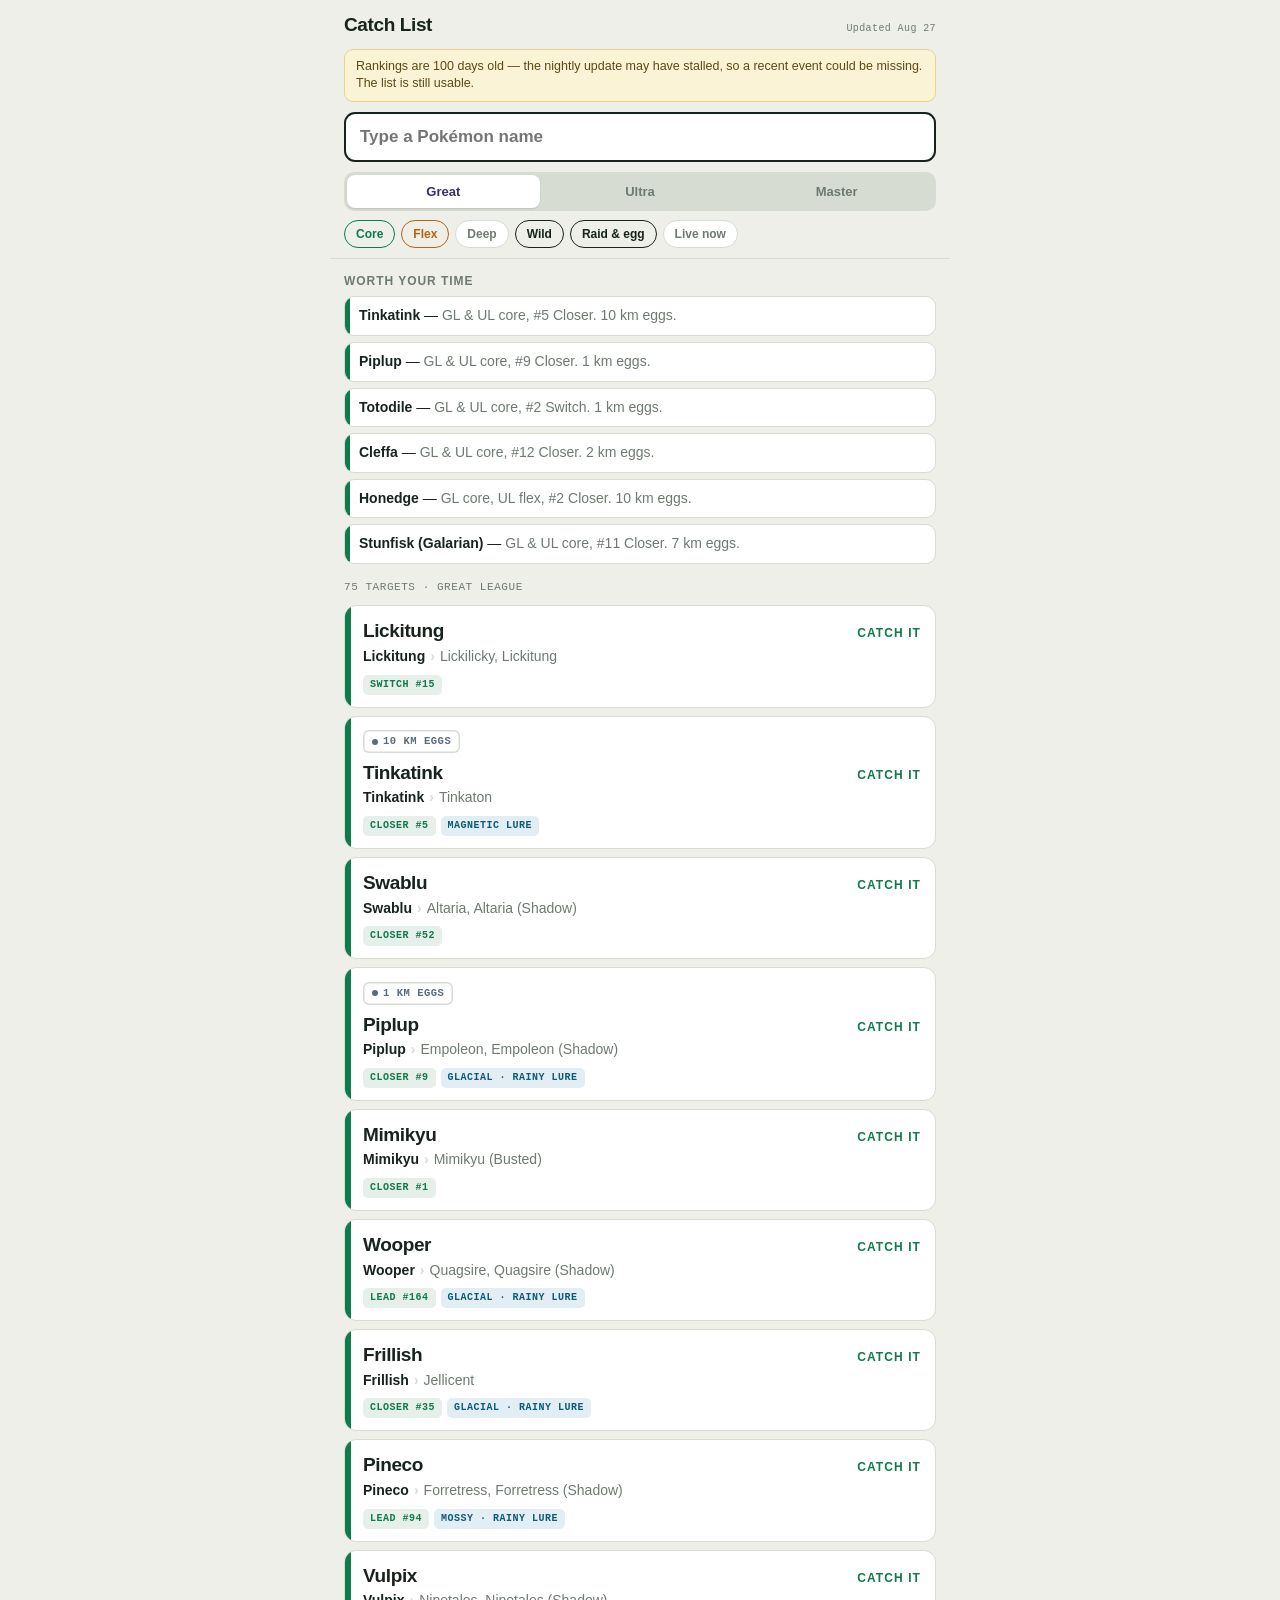
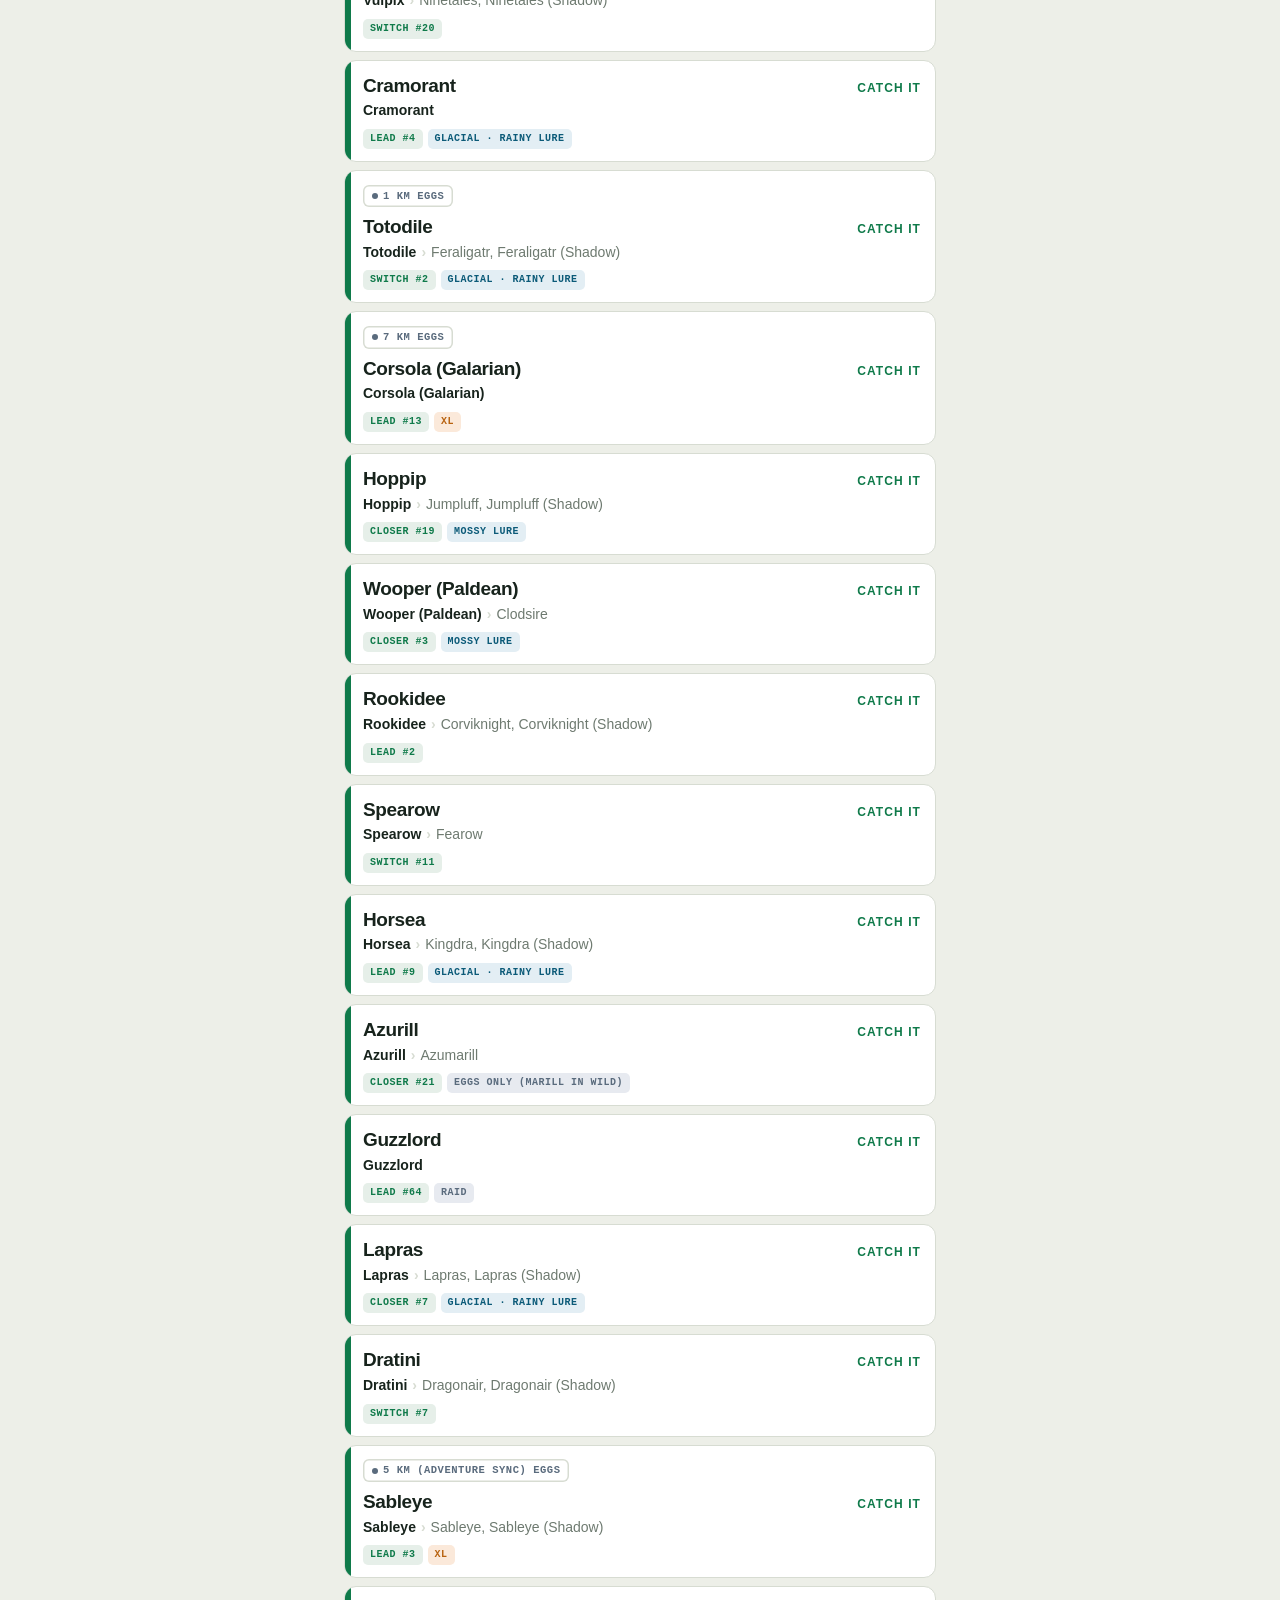
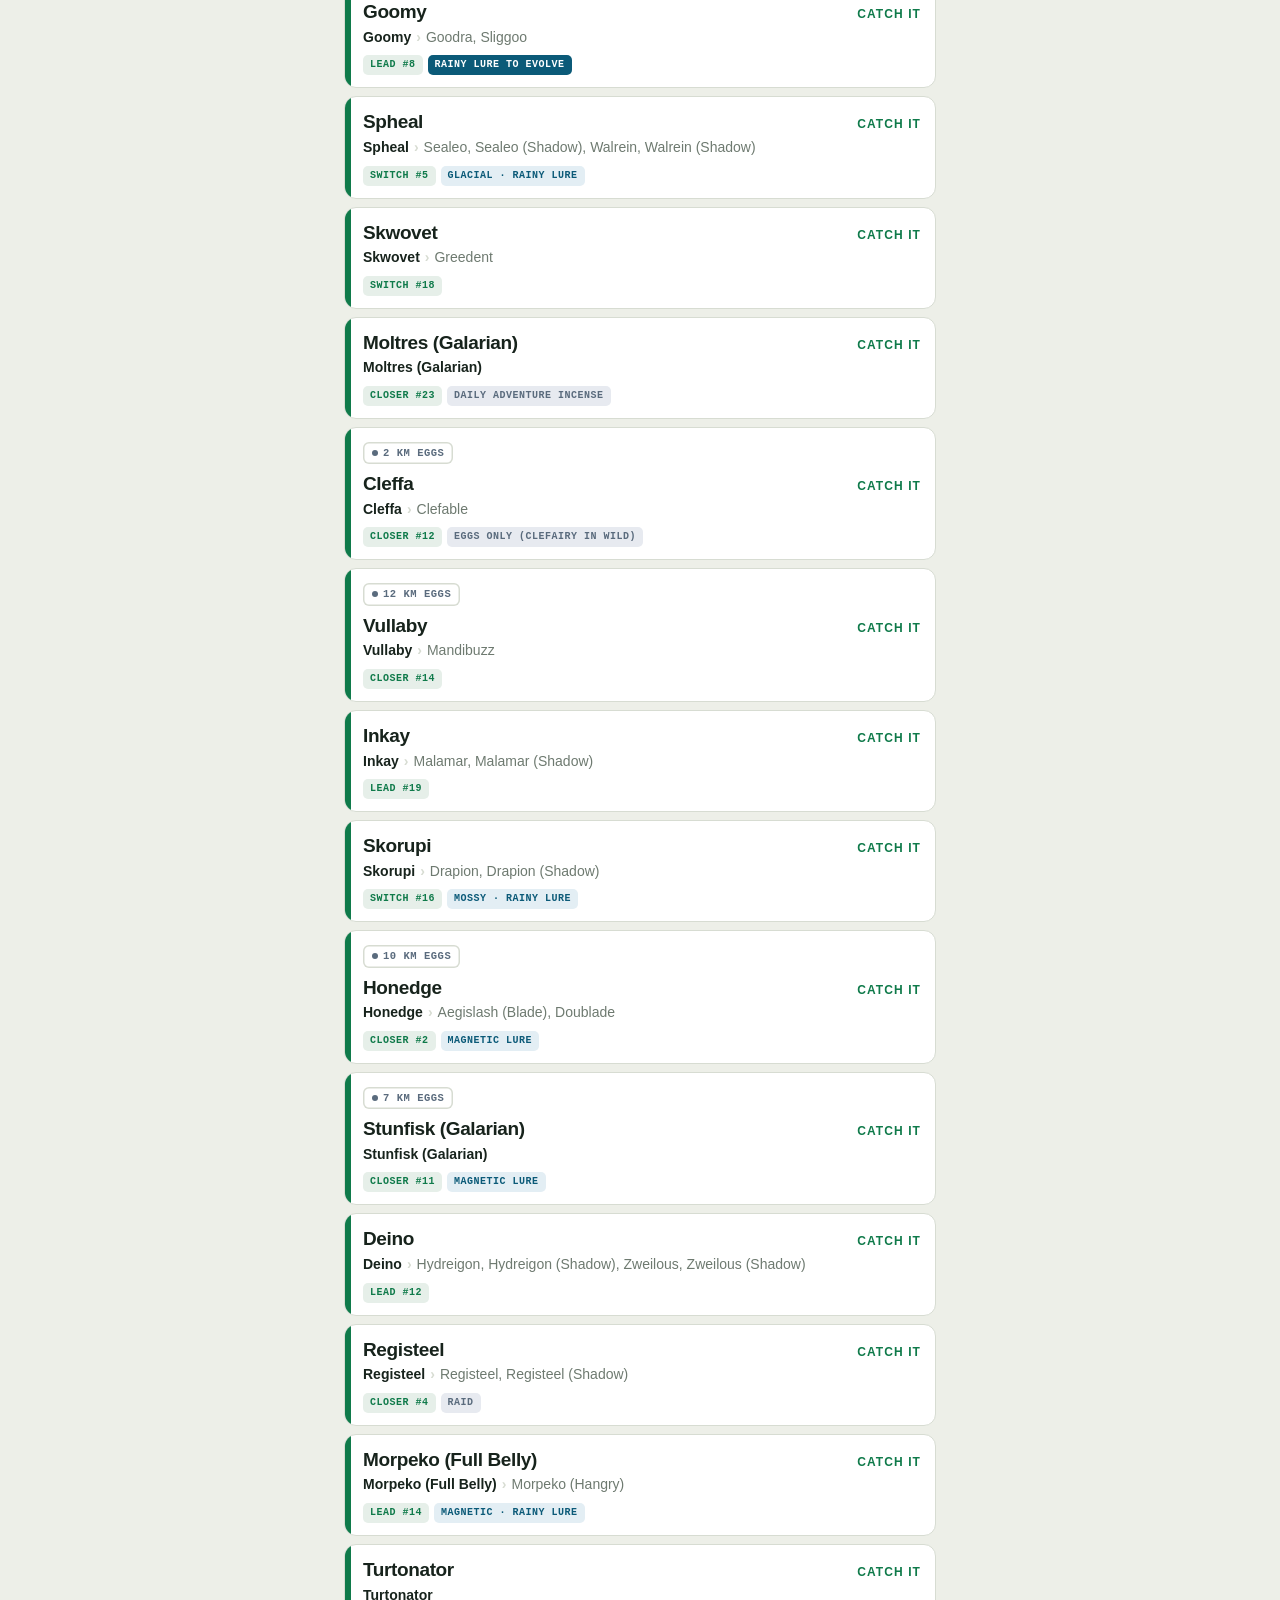
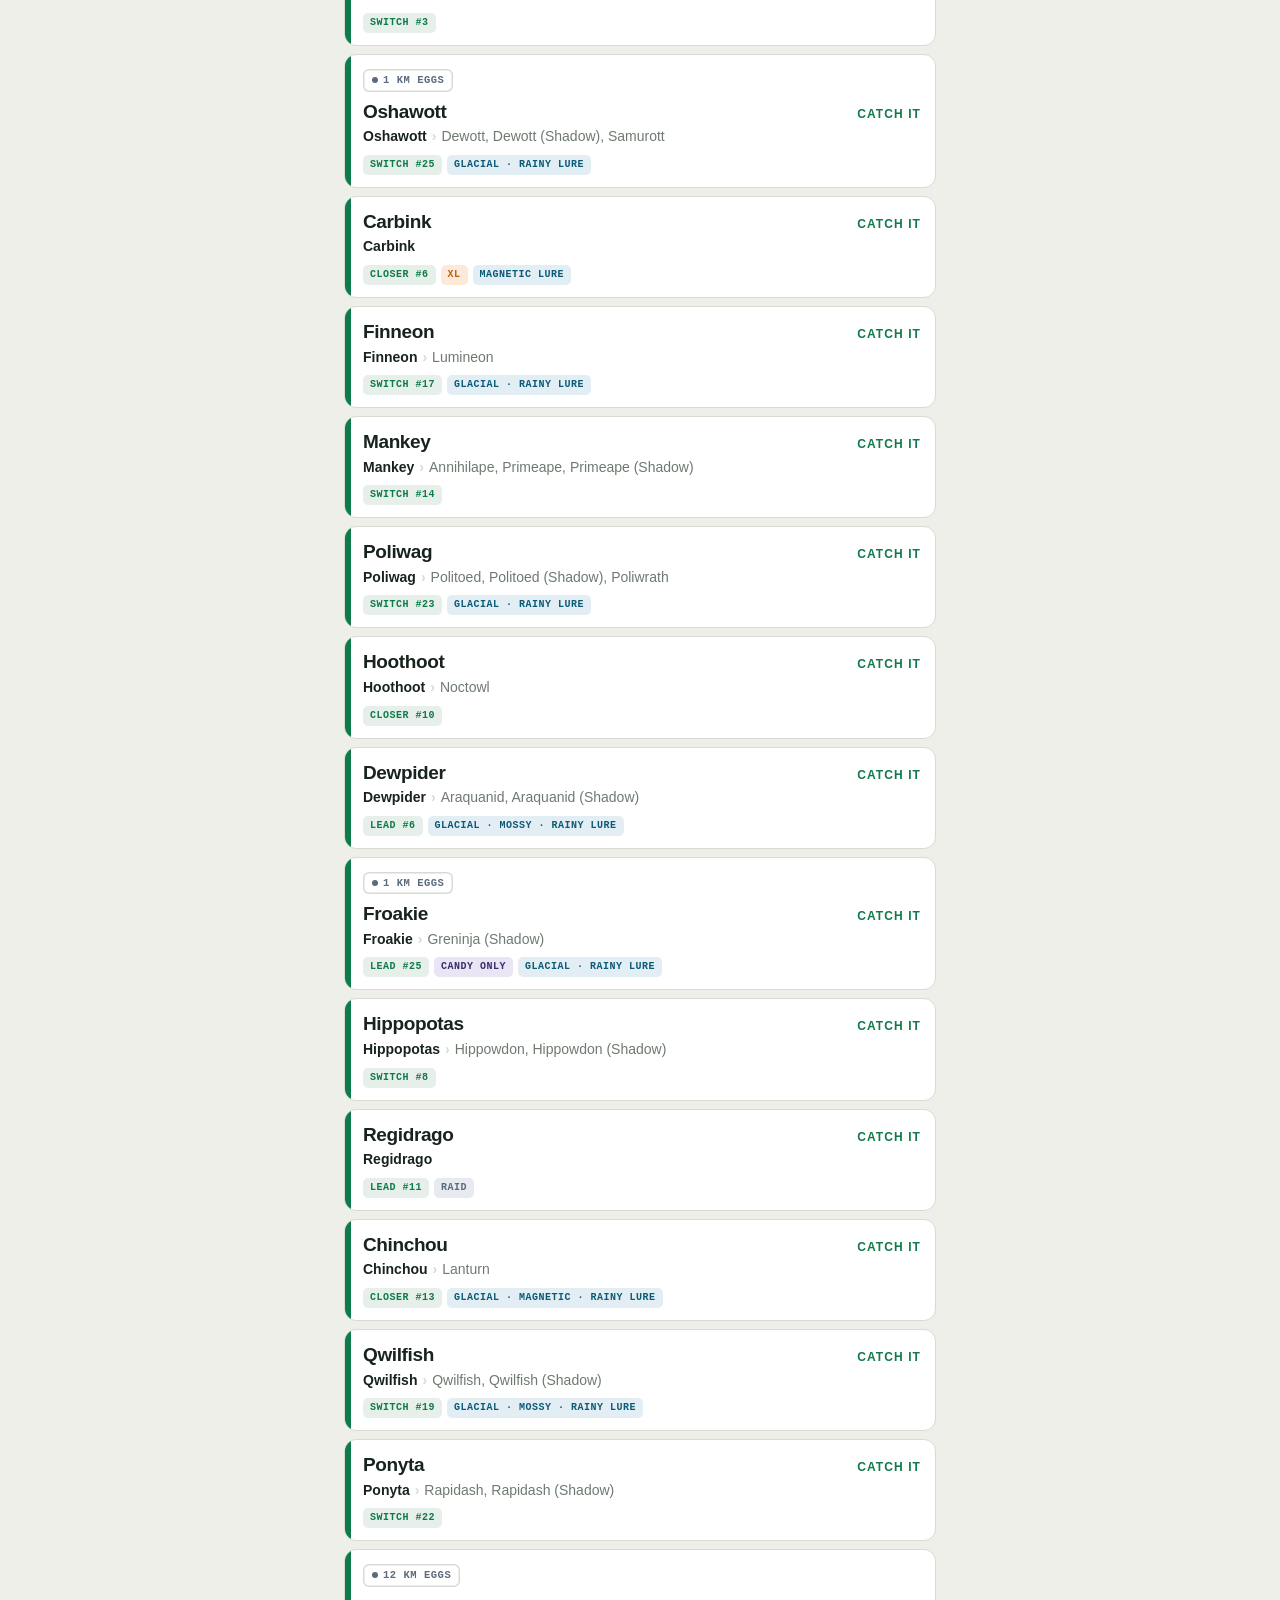
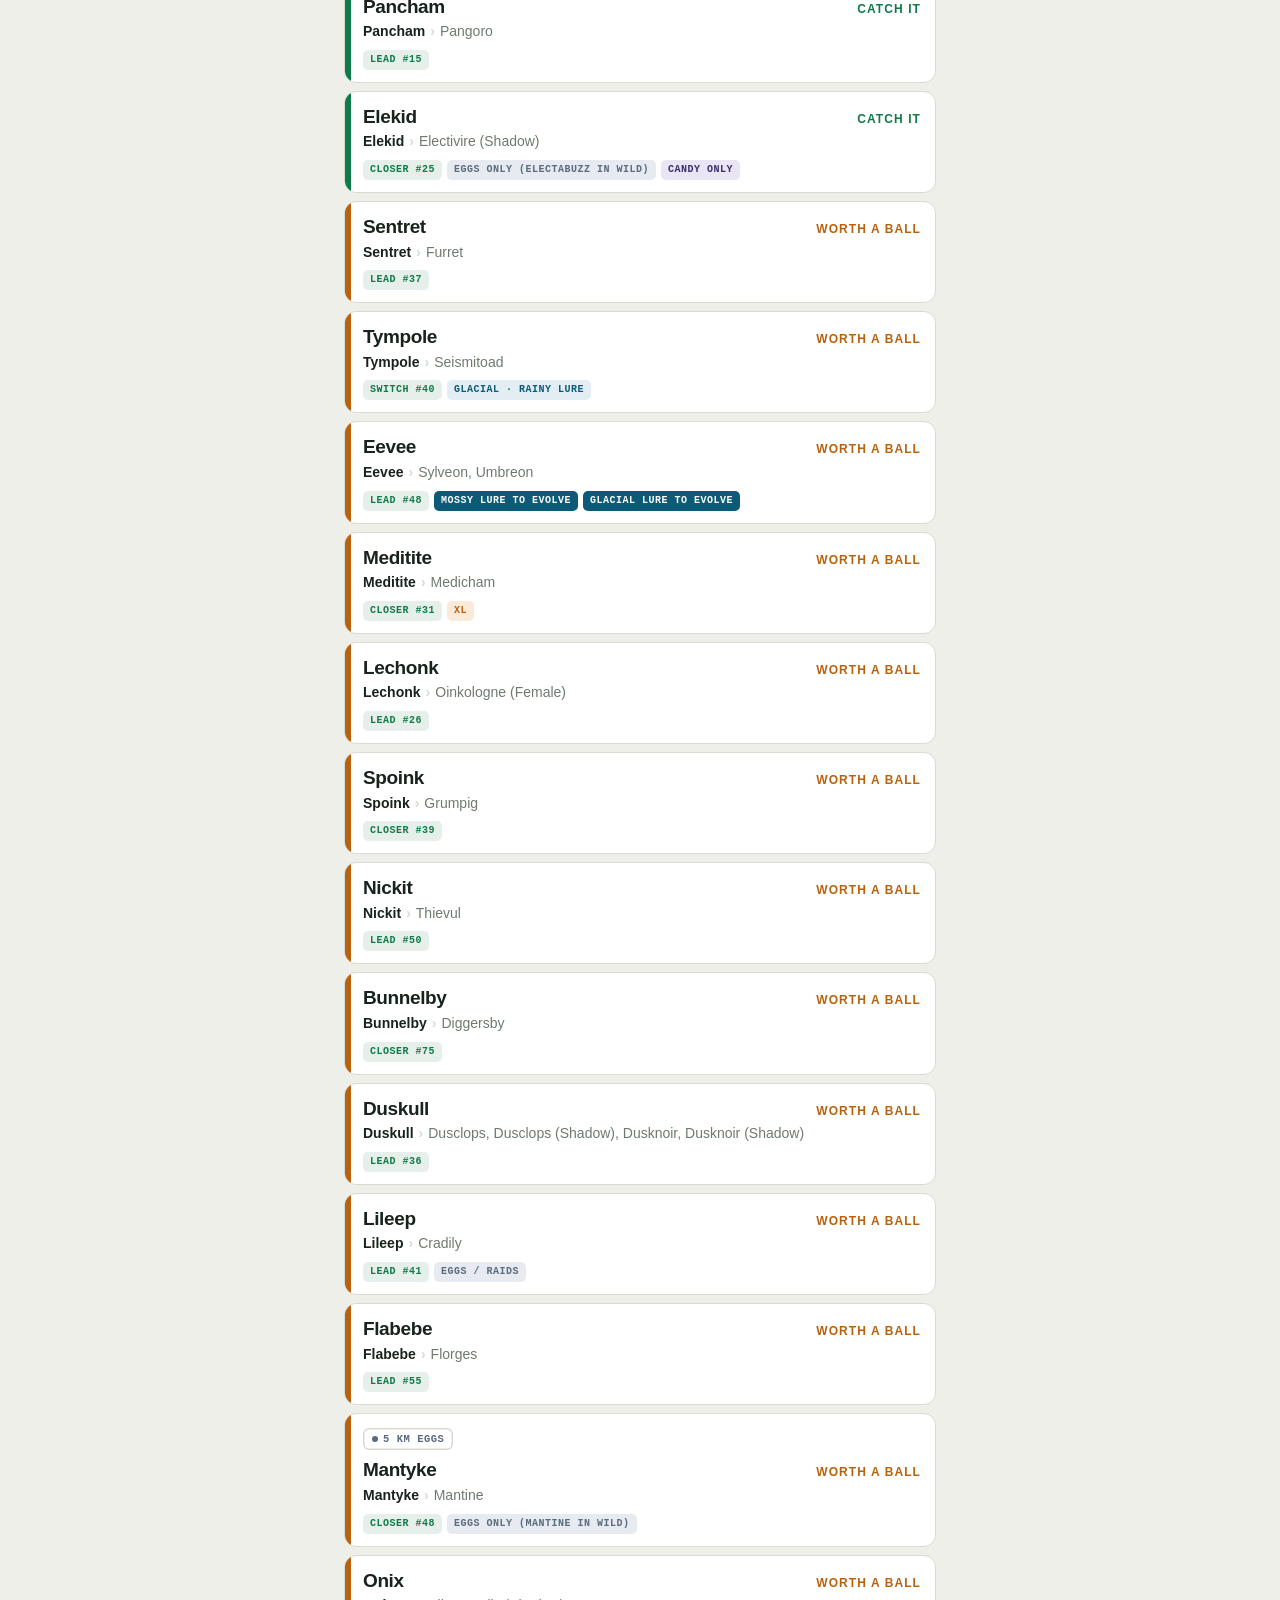
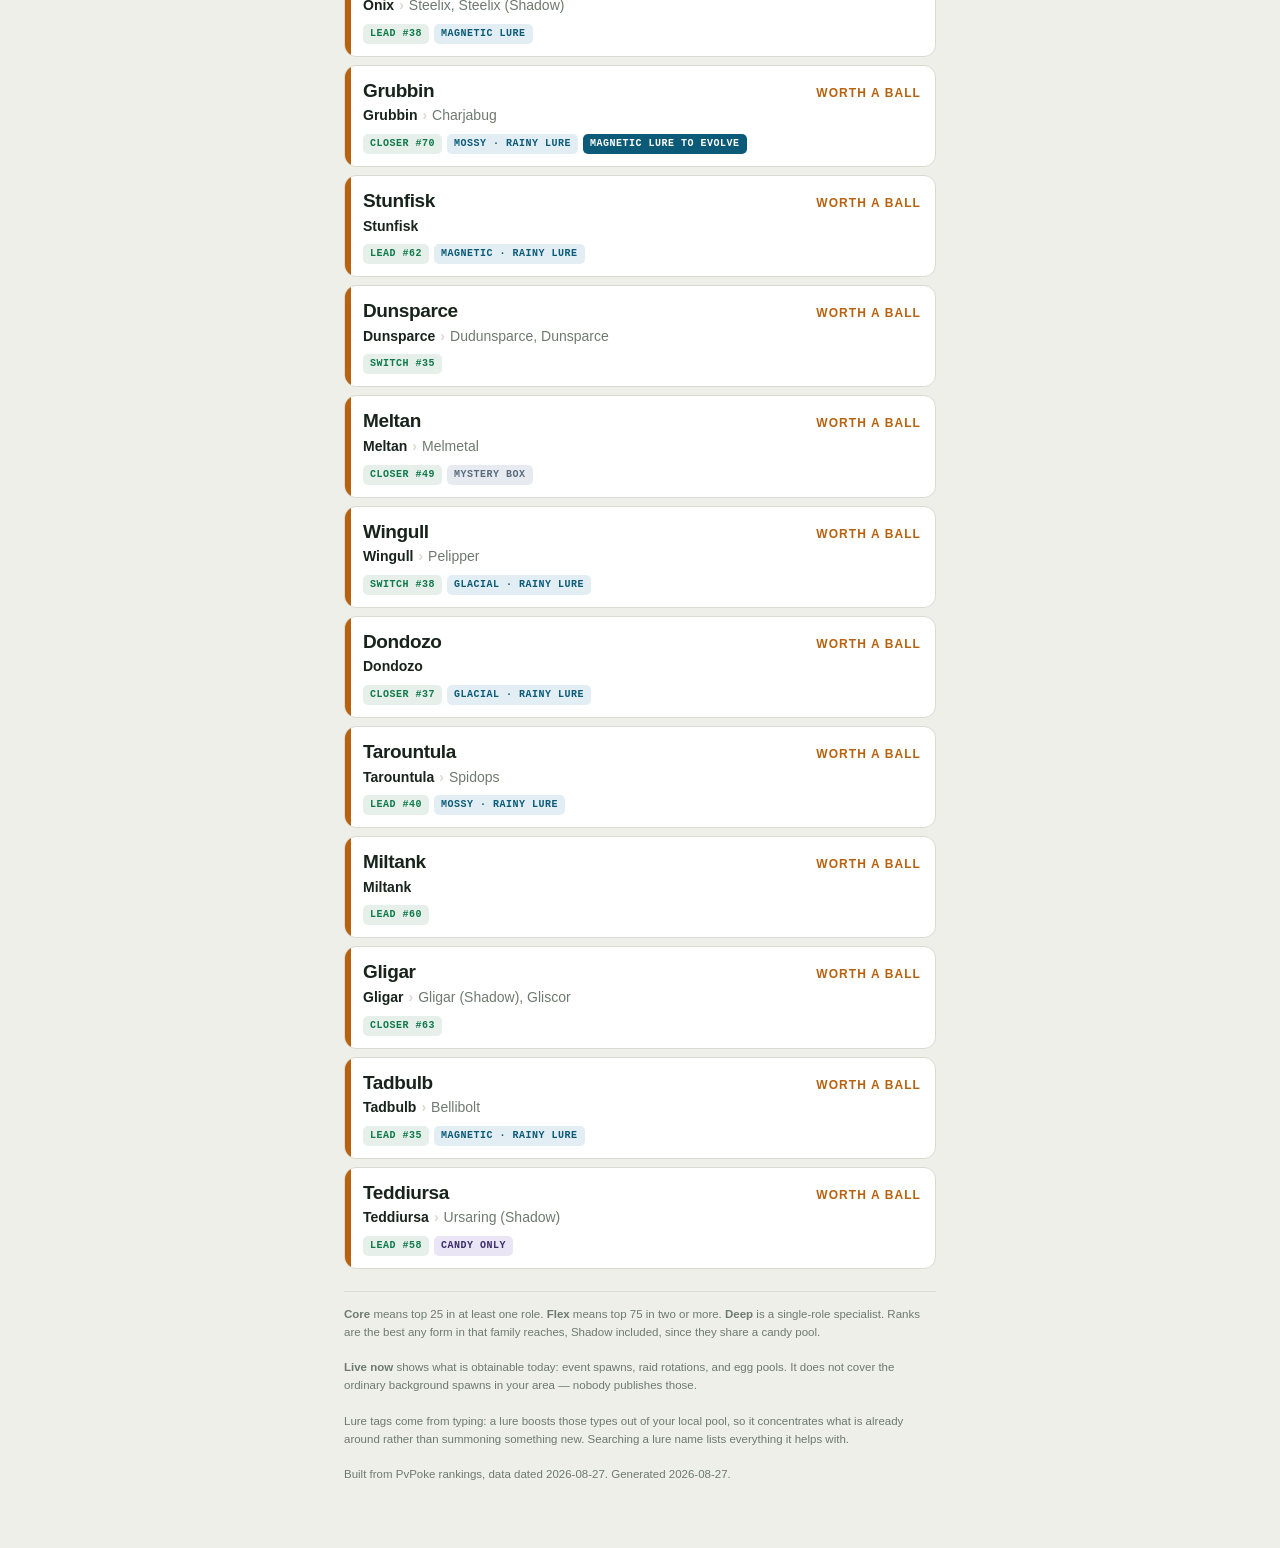
==== index.html @ eba8ffed "Static site: shell, Focus today, offline PWA - index.html is a data-free shell; styles.css and app.j" ====
<!DOCTYPE html>
<html lang="en">
<head>
<meta charset="utf-8">
<meta name="viewport" content="width=device-width, initial-scale=1, viewport-fit=cover">
<meta name="theme-color" content="#EDEFE8">
<meta name="apple-mobile-web-app-capable" content="yes">
<meta name="mobile-web-app-capable" content="yes">
<meta name="apple-mobile-web-app-status-bar-style" content="default">
<meta name="apple-mobile-web-app-title" content="Catch List">
<meta name="description" content="Pokémon GO PvP catch list — what to catch and for which league, built from PvPoke rankings. Works offline.">
<title>Catch List</title>
<link rel="manifest" href="manifest.json">
<link rel="icon" href="icon.svg" type="image/svg+xml">
<link rel="apple-touch-icon" href="icon.svg">
<link rel="stylesheet" href="styles.css">
</head>
<body>
<div class="wrap">
<header>
  <div class="masthead"><h1>Catch List</h1><span class="stamp" id="stamp"></span></div>
  <div class="notice" id="notice" hidden></div>
  <div class="search">
    <input type="search" id="q" placeholder="Type a Pokémon name" autocomplete="off"
           autocapitalize="off" autocorrect="off" spellcheck="false" aria-label="Search Pokémon">
    <button class="clear" id="clear" aria-label="Clear search">&times;</button>
  </div>
  <div class="seg" id="leagues" role="group" aria-label="League"></div>
  <div class="chips" id="filters"></div>
</header>

<section class="focus" id="focus" hidden aria-label="Focus today"></section>

<div class="count" id="count"></div>
<div id="list">
  <div class="empty" id="boot"><b>Loading the catch list…</b>
    If this message stays, the data file didn’t load — check your connection and reload.</div>
</div>
<footer id="foot"></footer>
</div>
<script src="logic.js"></script>
<script src="app.js"></script>
</body>
</html>
---- styles.css ----
:root{
  --paper:#EDEFE8; --card:#FFFFFF; --ink:#17231C; --muted:#6E7A70; --line:#D7DCD2;
  --catch:#0F7A4A; --maybe:#B8620F; --depth:#5A6B7D; --chrome:#3B2C6B;
  --sans:-apple-system,BlinkMacSystemFont,"Segoe UI",Roboto,"Helvetica Neue",Arial,sans-serif;
  --mono:ui-monospace,SFMono-Regular,"SF Mono",Menlo,Consolas,monospace;
}
*{box-sizing:border-box;-webkit-tap-highlight-color:transparent}
html,body{margin:0}
body{background:var(--paper);color:var(--ink);font-family:var(--sans);
  font-size:16px;line-height:1.4;-webkit-text-size-adjust:100%}
.wrap{max-width:620px;margin:0 auto;padding:0 14px 64px}

header{position:sticky;top:0;z-index:10;background:var(--paper);
  padding:calc(env(safe-area-inset-top) + 12px) 14px 10px;
  border-bottom:1px solid var(--line);margin:0 -14px 14px}
.masthead{display:flex;align-items:baseline;justify-content:space-between;gap:10px;margin-bottom:10px}
h1{font-size:19px;font-weight:800;letter-spacing:-.02em;margin:0}
.stamp{font-family:var(--mono);font-size:10px;color:var(--muted);letter-spacing:.04em;white-space:nowrap;text-align:right}

.notice{font-size:12.5px;line-height:1.4;color:#5A4A12;background:#FBF3D6;
  border:1px solid #E7D48A;border-radius:9px;padding:8px 11px;margin-bottom:10px}
.notice + .notice{margin-top:-4px}

.search{position:relative}
input[type=search]{width:100%;font-family:var(--sans);font-size:17px;font-weight:600;
  padding:13px 40px 13px 14px;border:2px solid var(--ink);border-radius:11px;
  background:var(--card);color:var(--ink);appearance:none}
input[type=search]::-webkit-search-cancel-button{display:none}
input[type=search]:focus{outline:3px solid var(--chrome);outline-offset:1px;border-color:var(--chrome)}
.clear{position:absolute;right:6px;top:50%;transform:translateY(-50%);border:0;background:none;
  font-size:22px;color:var(--muted);padding:6px 10px;cursor:pointer;display:none}
.clear.on{display:block}

.seg{display:flex;gap:4px;margin-top:10px;background:var(--line);padding:3px;border-radius:10px}
.seg button{flex:1;border:0;background:none;font-family:var(--sans);font-size:13px;font-weight:700;
  padding:9px 4px;border-radius:8px;color:var(--muted);cursor:pointer}
.seg button[aria-pressed=true]{background:var(--card);color:var(--chrome);
  box-shadow:0 1px 2px rgba(0,0,0,.12)}
.seg button:focus-visible{outline:3px solid var(--chrome);outline-offset:-1px}

.chips{display:flex;flex-wrap:wrap;gap:6px;margin-top:9px}
.chip{border:1.5px solid var(--line);background:var(--card);color:var(--muted);
  font-family:var(--sans);font-size:12px;font-weight:700;padding:6px 11px;border-radius:99px;cursor:pointer}
.chip[aria-pressed=true]{border-color:var(--ink);color:var(--ink);background:var(--paper)}
.chip[data-tier=core][aria-pressed=true]{border-color:var(--catch);color:var(--catch)}
.chip[data-tier=flex][aria-pressed=true]{border-color:var(--maybe);color:var(--maybe)}
.chip[data-tier=niche][aria-pressed=true]{border-color:var(--depth);color:var(--depth)}
.chip:focus-visible{outline:3px solid var(--chrome);outline-offset:2px}

.count{font-family:var(--mono);font-size:11px;color:var(--muted);letter-spacing:.05em;
  text-transform:uppercase;margin:2px 0 10px}

/* Focus today */
.focus{margin:0 0 16px}
.focus h2{font-size:12px;font-weight:800;letter-spacing:.08em;text-transform:uppercase;
  color:var(--muted);margin:14px 0 7px}
.focus h2:first-child{margin-top:0}
.focus h2.soon{color:var(--maybe)}
.focus ul{list-style:none;margin:0;padding:0}
.focus li{background:var(--card);border:1px solid var(--line);border-radius:10px;
  padding:9px 12px 9px 14px;margin-bottom:6px;position:relative;overflow:hidden;
  font-size:14px;line-height:1.4;cursor:pointer}
.focus li::before{content:"";position:absolute;left:0;top:0;bottom:0;width:5px;background:var(--catch)}
.focus li.soon::before{background:var(--maybe)}
.focus li b{font-weight:800}
.focus li .why{color:var(--muted)}
.focus li:focus-visible{outline:3px solid var(--chrome);outline-offset:2px}

.card{position:relative;background:var(--card);border:1px solid var(--line);border-radius:12px;
  padding:12px 14px 12px 18px;margin-bottom:8px;overflow:hidden;cursor:pointer}
.card::before{content:"";position:absolute;left:0;top:0;bottom:0;width:6px}
.card[data-tier=core]::before{background:var(--catch)}
.card[data-tier=flex]::before{background:var(--maybe)}
.card[data-tier=niche]::before{background:var(--depth)}
.card:focus-visible{outline:3px solid var(--chrome);outline-offset:2px}

.top{display:flex;align-items:baseline;justify-content:space-between;gap:10px}
.name{font-size:19px;font-weight:800;letter-spacing:-.02em}
.verdict{font-size:12px;font-weight:800;letter-spacing:.09em;text-transform:uppercase;white-space:nowrap}
.card[data-tier=core] .verdict{color:var(--catch)}
.card[data-tier=flex] .verdict{color:var(--maybe)}
.card[data-tier=niche] .verdict{color:var(--depth)}

.chain{font-size:14px;color:var(--muted);margin-top:2px}
.chain b{color:var(--ink);font-weight:600}
.chain .arrow{color:var(--line);padding:0 5px;font-weight:700}

.tagrow{display:flex;flex-wrap:wrap;gap:5px;margin-top:8px}
.tag{font-family:var(--mono);font-size:10px;font-weight:600;letter-spacing:.05em;
  text-transform:uppercase;padding:3px 7px;border-radius:5px;background:var(--paper);color:var(--muted)}
.tag.role{background:#E6EFE9;color:var(--catch)}
.tag.xl{background:#FBE9DA;color:var(--maybe)}
.tag.shadowonly{background:#EAE5F5;color:var(--chrome)}
.tag.raid{background:#E7EAF0;color:var(--depth)}
.tag.lure{background:#E3EEF4;color:#0B5A78}
.tag.lureevo{background:#0B5A78;color:#fff}
.now{display:inline-flex;align-items:center;gap:5px;font-family:var(--mono);font-size:10.5px;
  font-weight:700;letter-spacing:.05em;text-transform:uppercase;padding:4px 9px;border-radius:6px;
  margin-bottom:7px}
.now.wild{background:var(--ink);color:#fff}
.now.raid,.now.egg{background:var(--card);color:var(--depth);box-shadow:inset 0 0 0 1.5px var(--line)}
.now .dot{width:6px;height:6px;border-radius:50%;background:currentColor;flex:none}
.chip[data-live][aria-pressed=true]{border-color:var(--ink);background:var(--ink);color:#fff}

.ranks{display:none;grid-template-columns:repeat(4,1fr);gap:6px;margin-top:11px;
  padding-top:11px;border-top:1px solid var(--line)}
.card.open .ranks{display:grid}
.rank{text-align:center}
.rank .k{font-family:var(--mono);font-size:9px;letter-spacing:.09em;color:var(--muted);text-transform:uppercase}
.rank .v{font-family:var(--mono);font-size:17px;font-weight:600;margin-top:1px}
.rank.hit .v{color:var(--catch)}
.rank .v.none{color:var(--line)}
.detail{font-size:12px;color:var(--muted);margin-top:9px;line-height:1.45}

.empty{text-align:center;padding:40px 20px;color:var(--muted)}
.empty b{display:block;font-size:17px;color:var(--ink);font-weight:700;margin-bottom:5px}
.empty.error b{color:var(--maybe)}
mark{background:#FBEFAA;color:inherit;border-radius:2px;padding:0 1px}

footer{margin-top:22px;padding-top:14px;border-top:1px solid var(--line);
  font-size:11.5px;color:var(--muted);line-height:1.55}
@media(prefers-reduced-motion:no-preference){.card{transition:box-shadow .12s ease}}
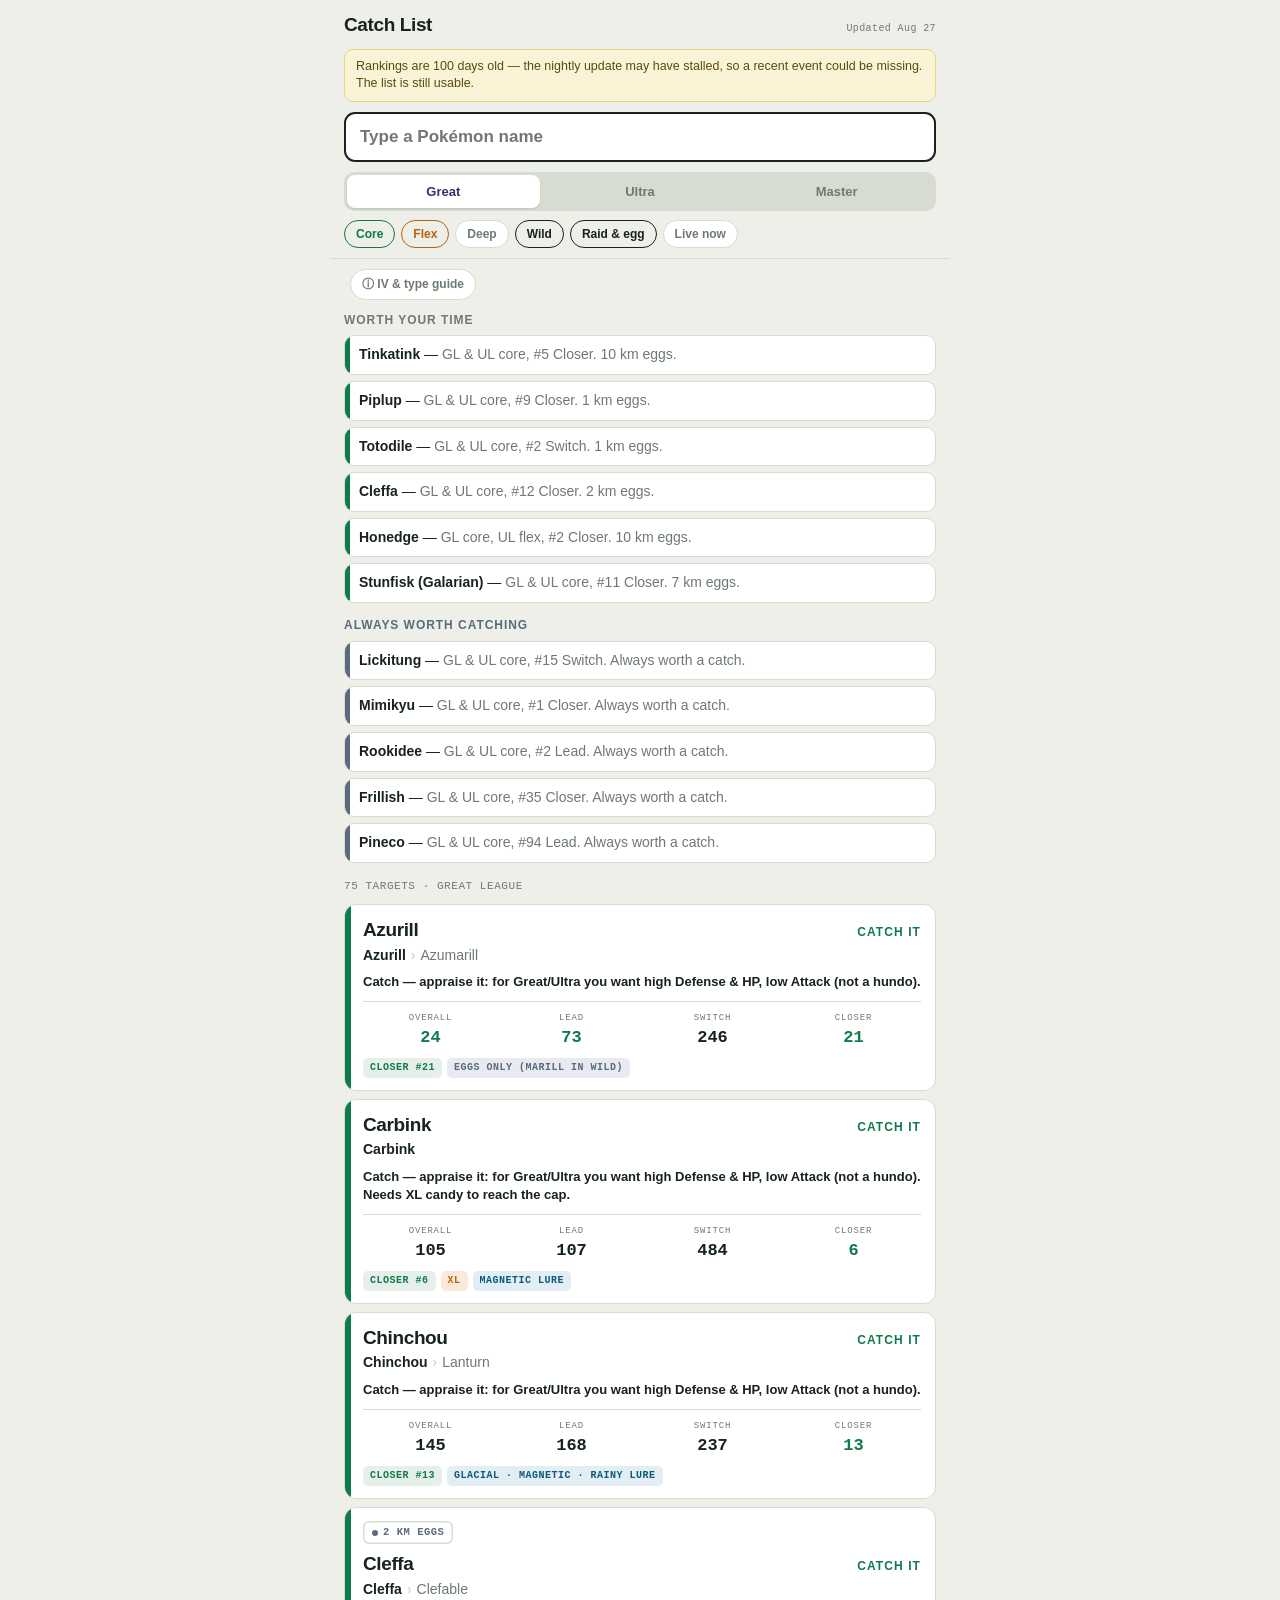
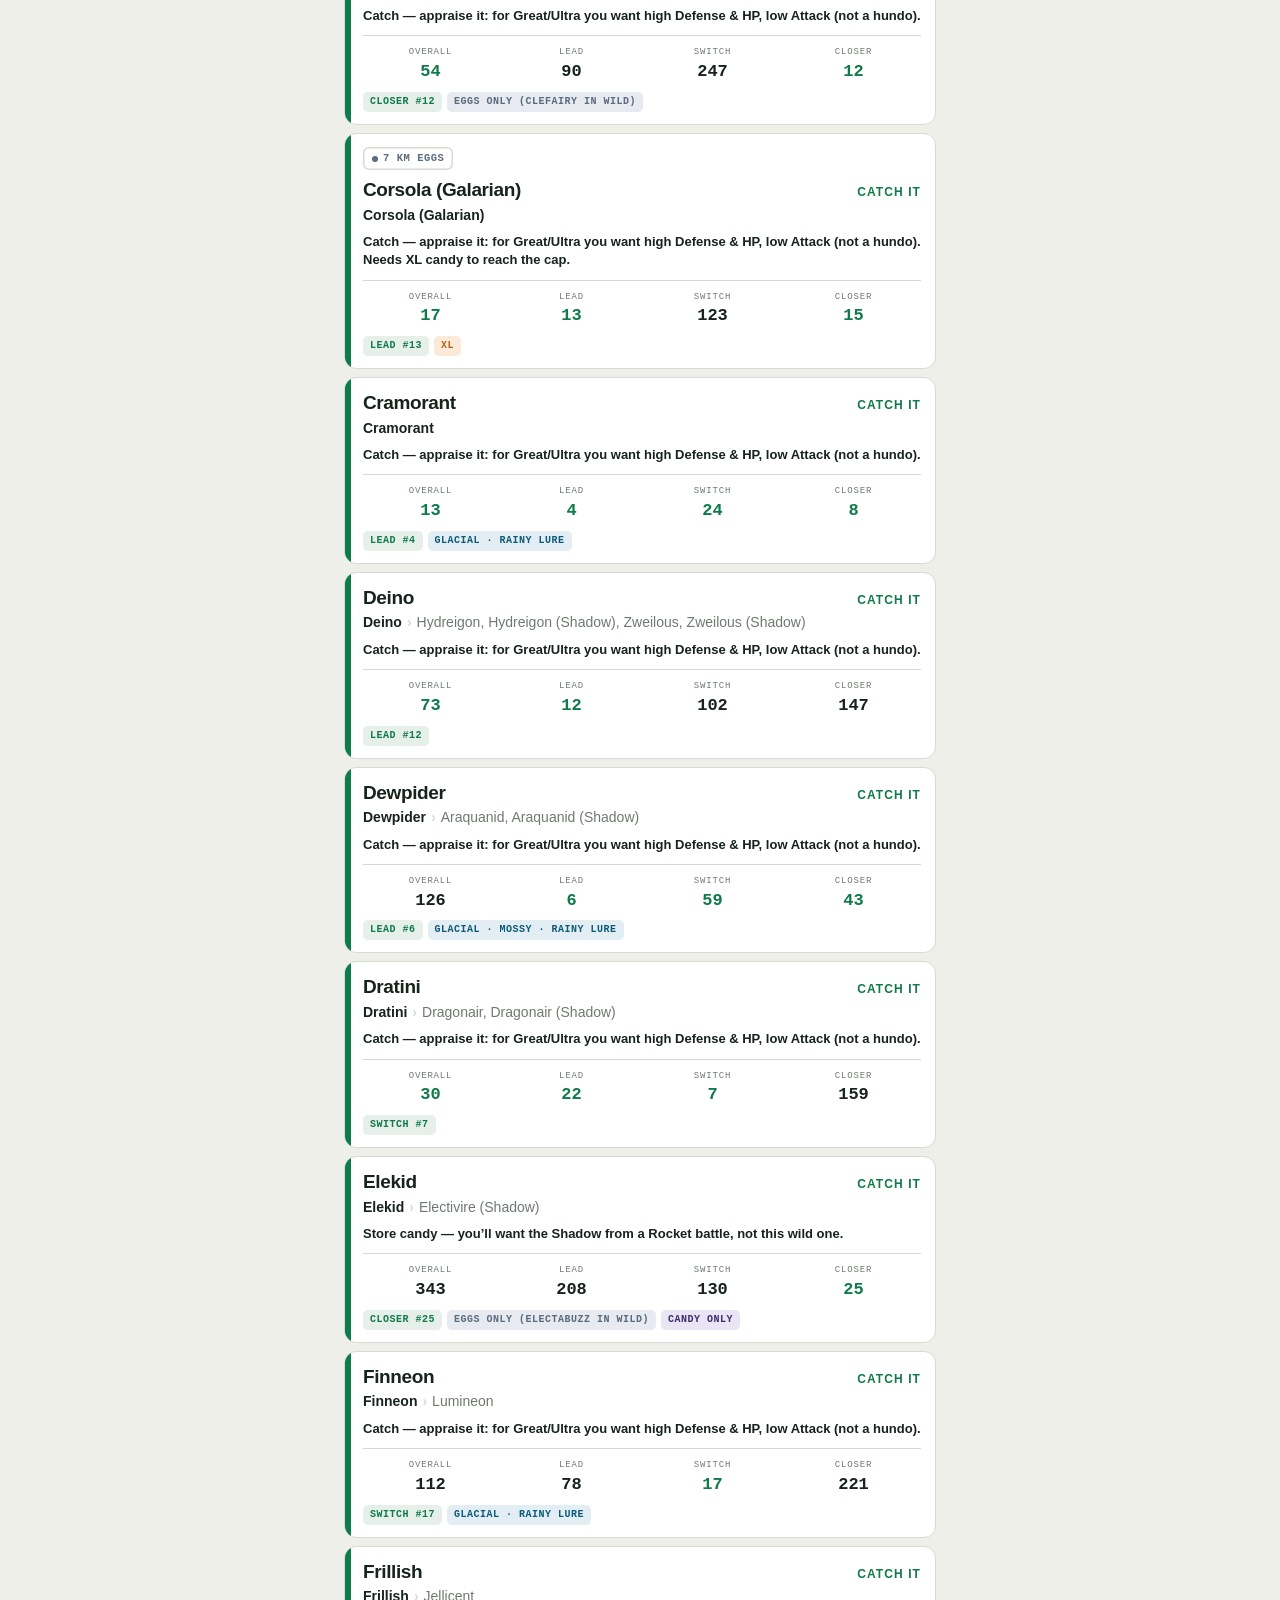
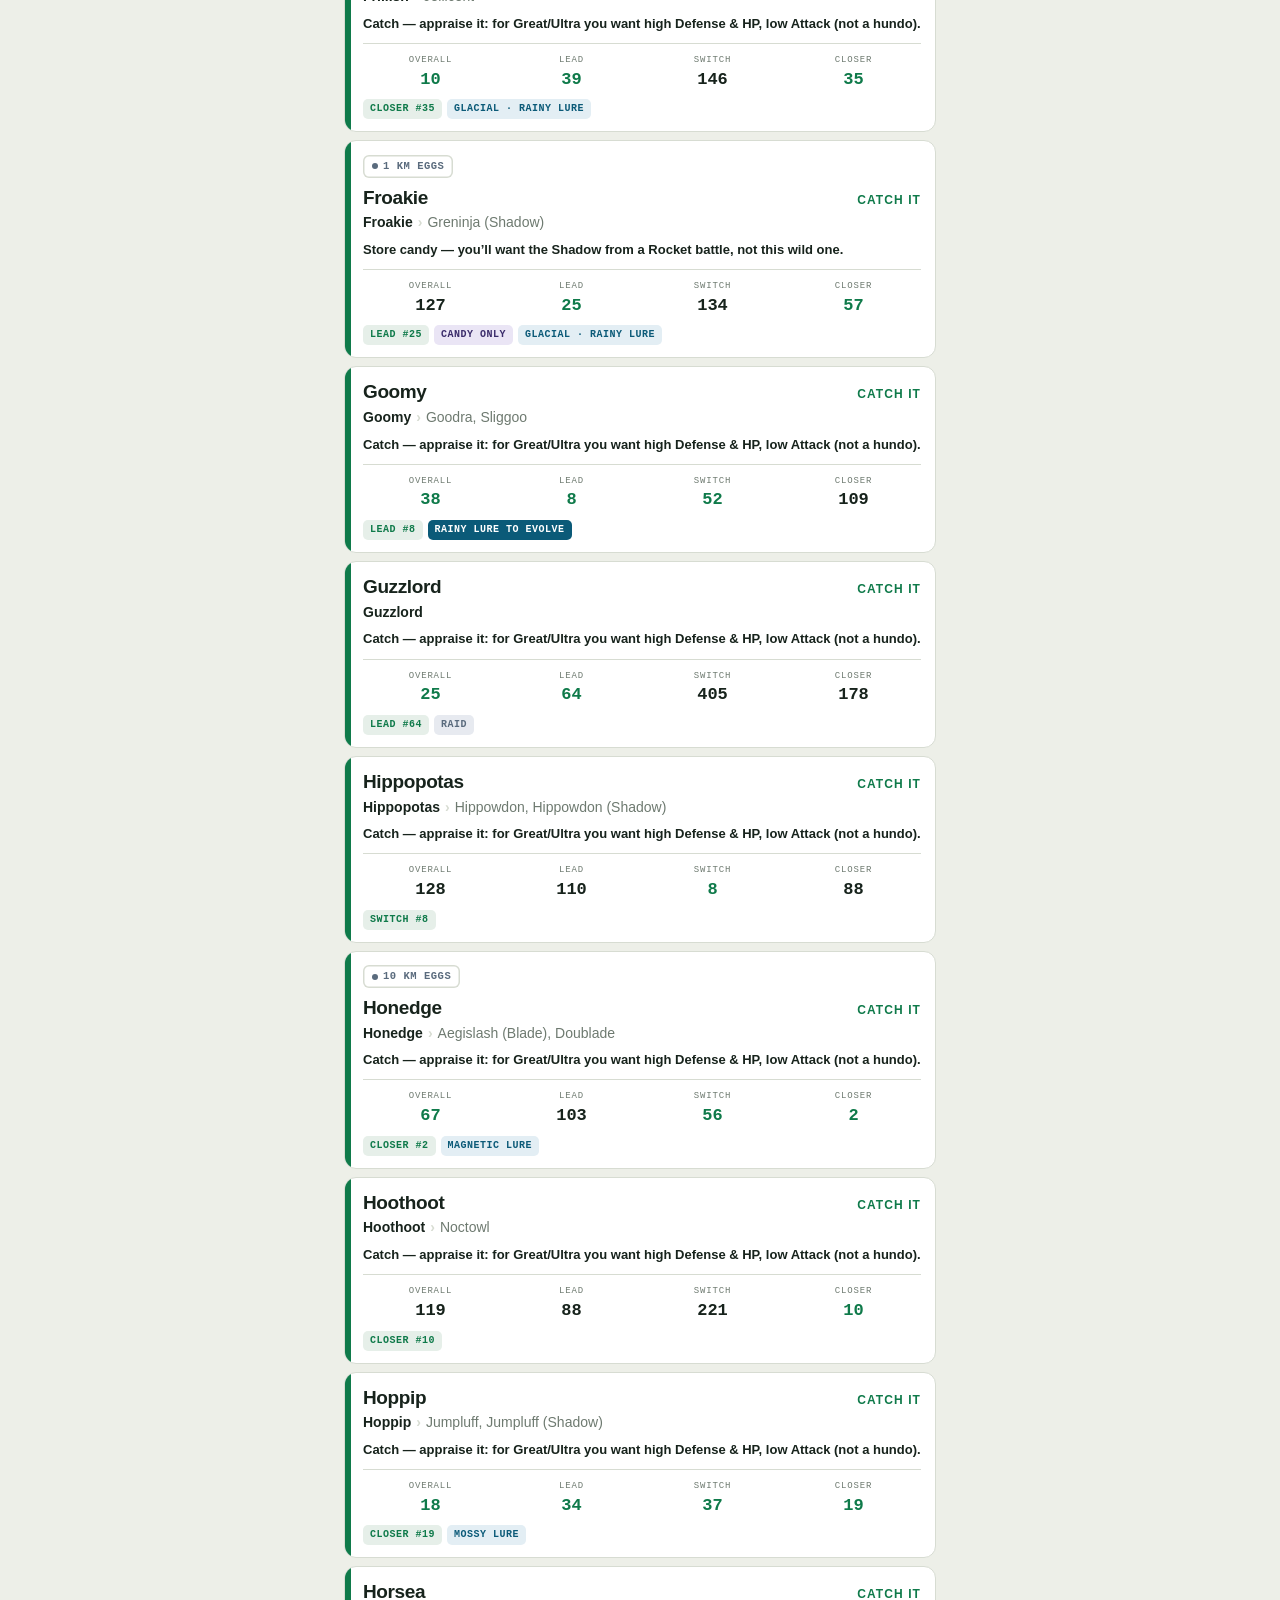
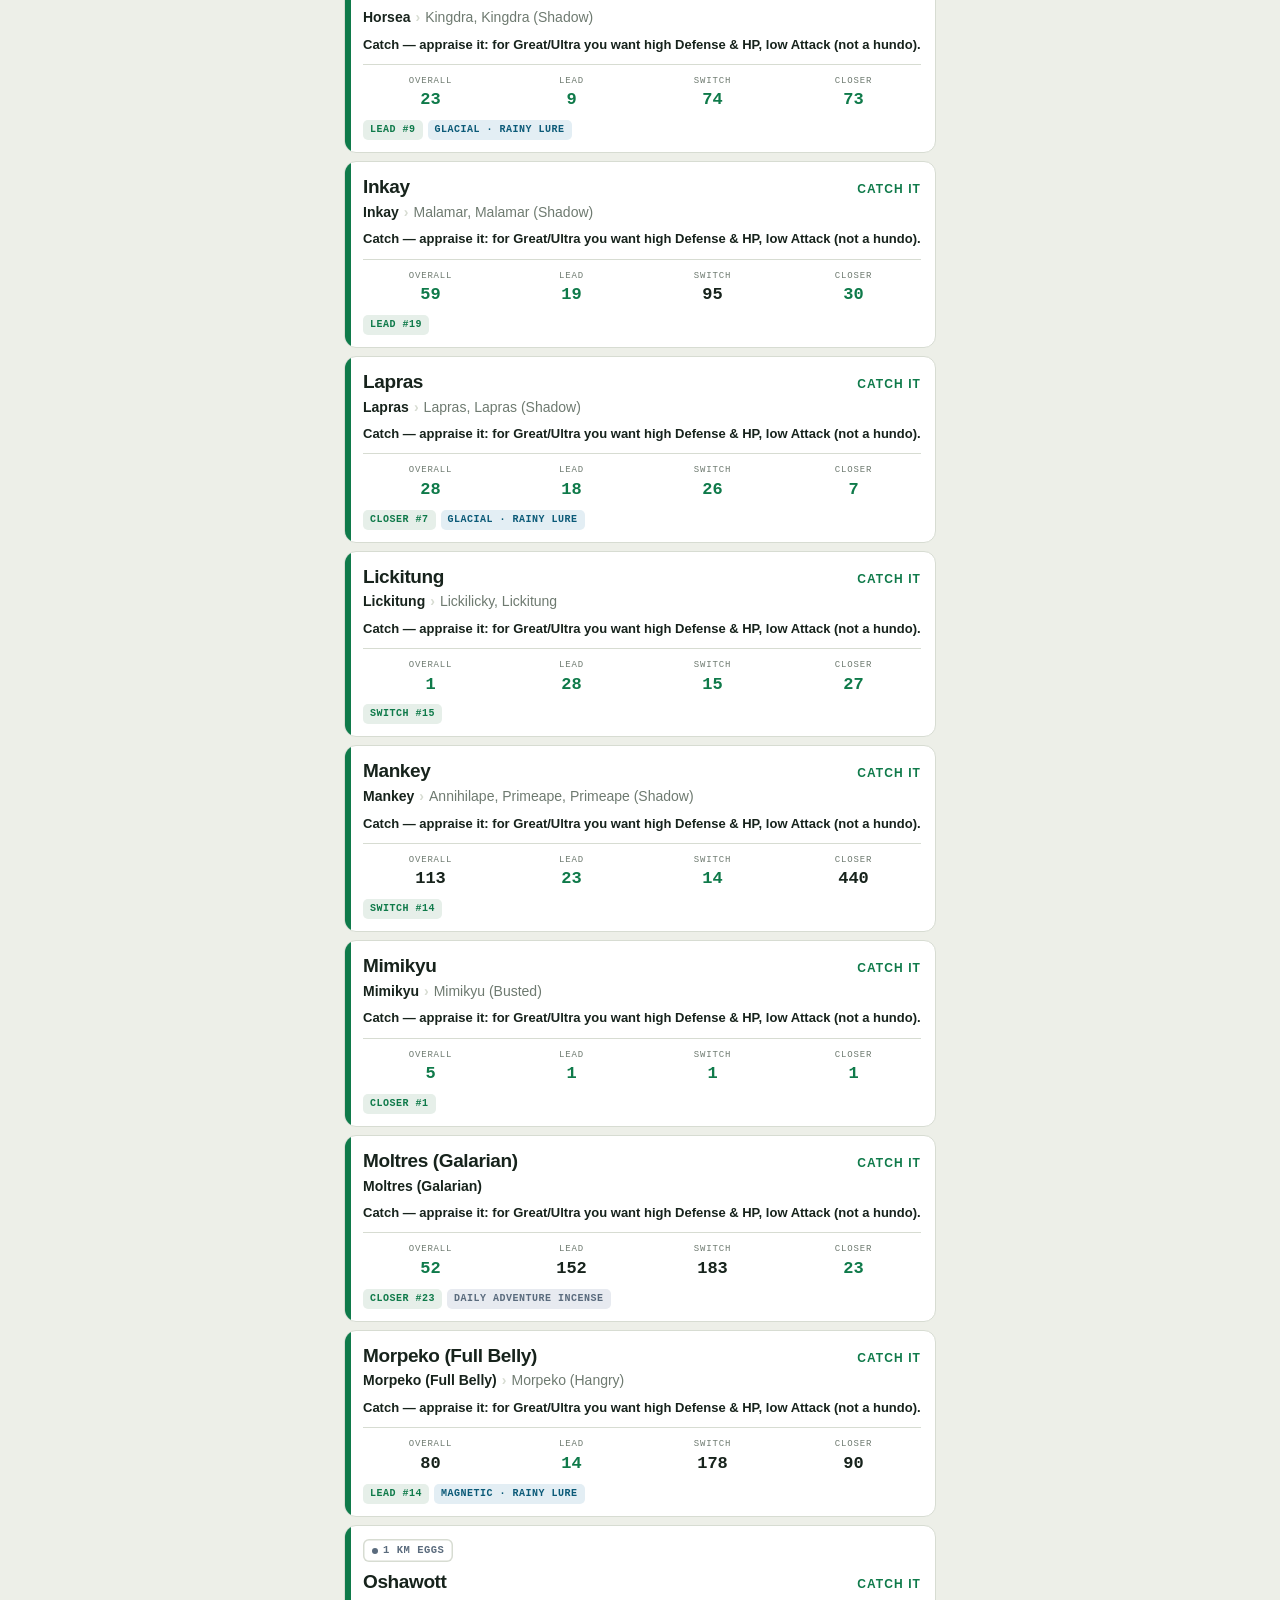
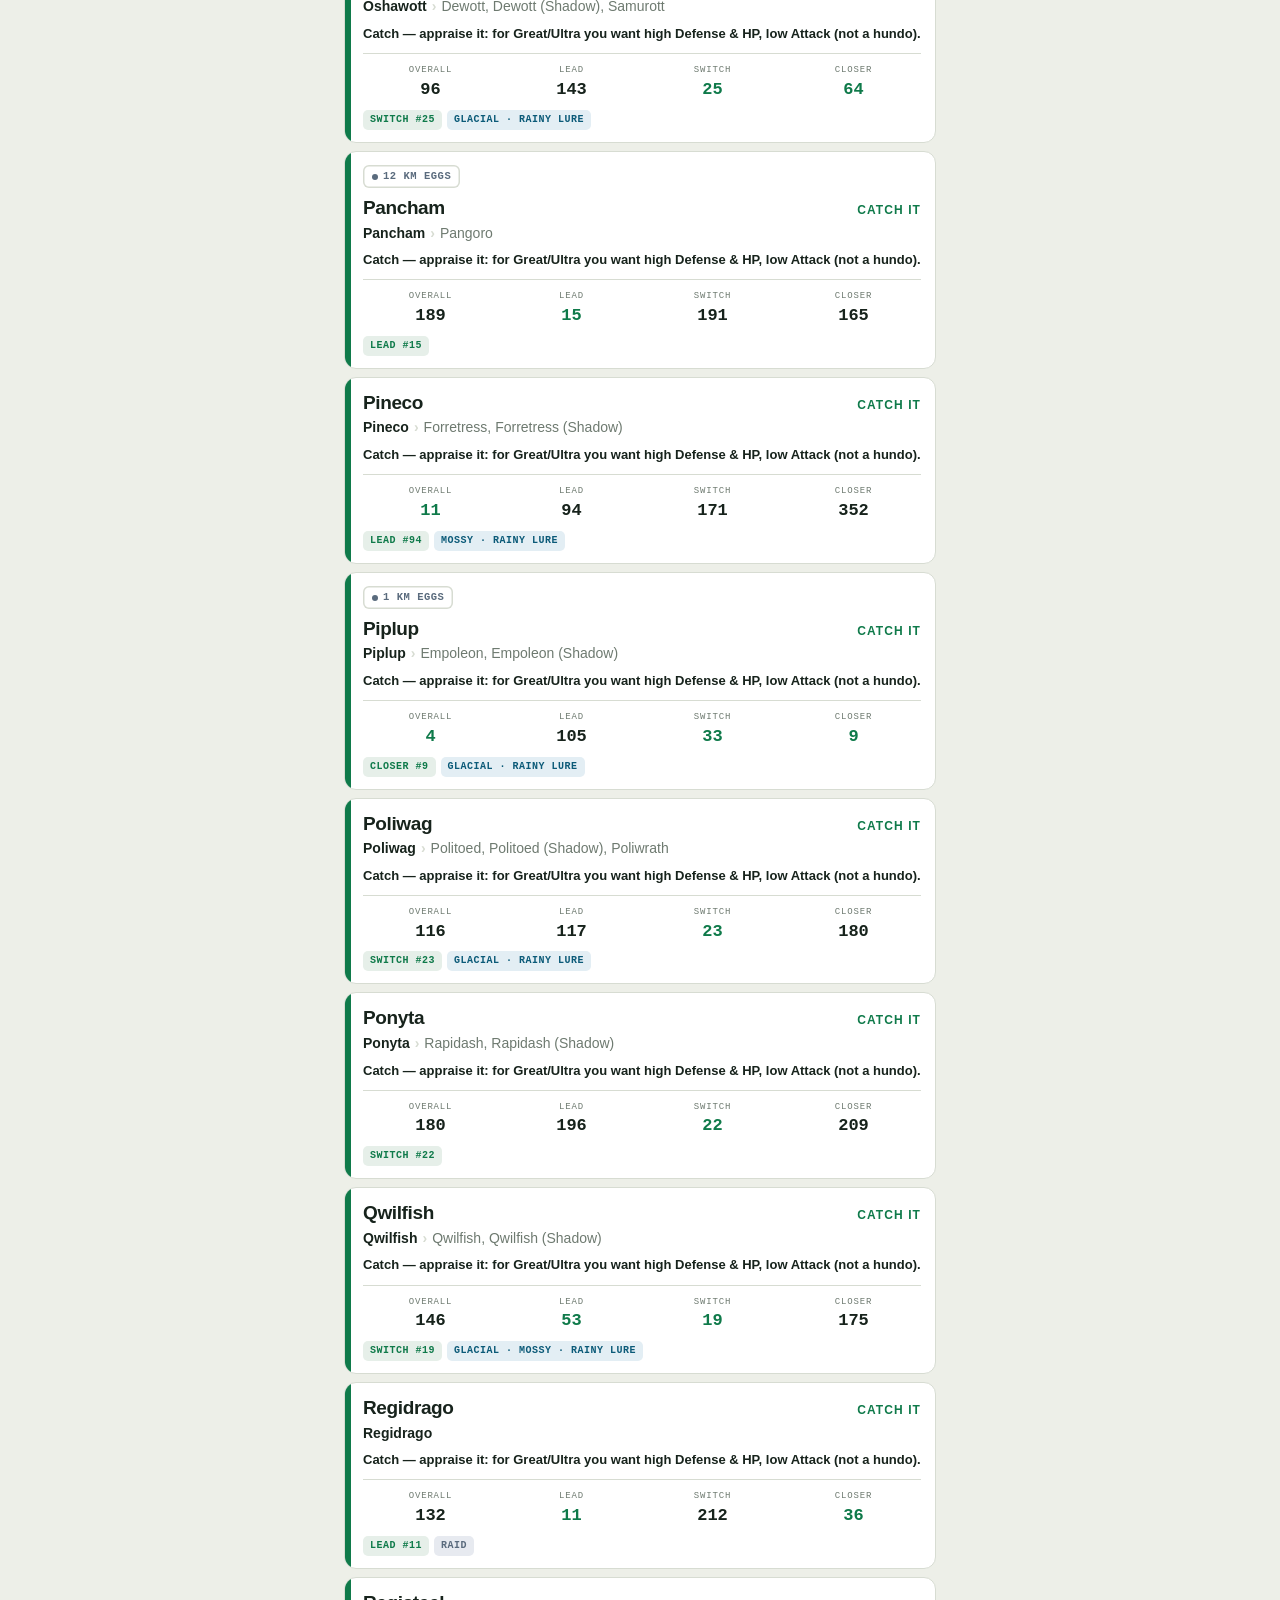
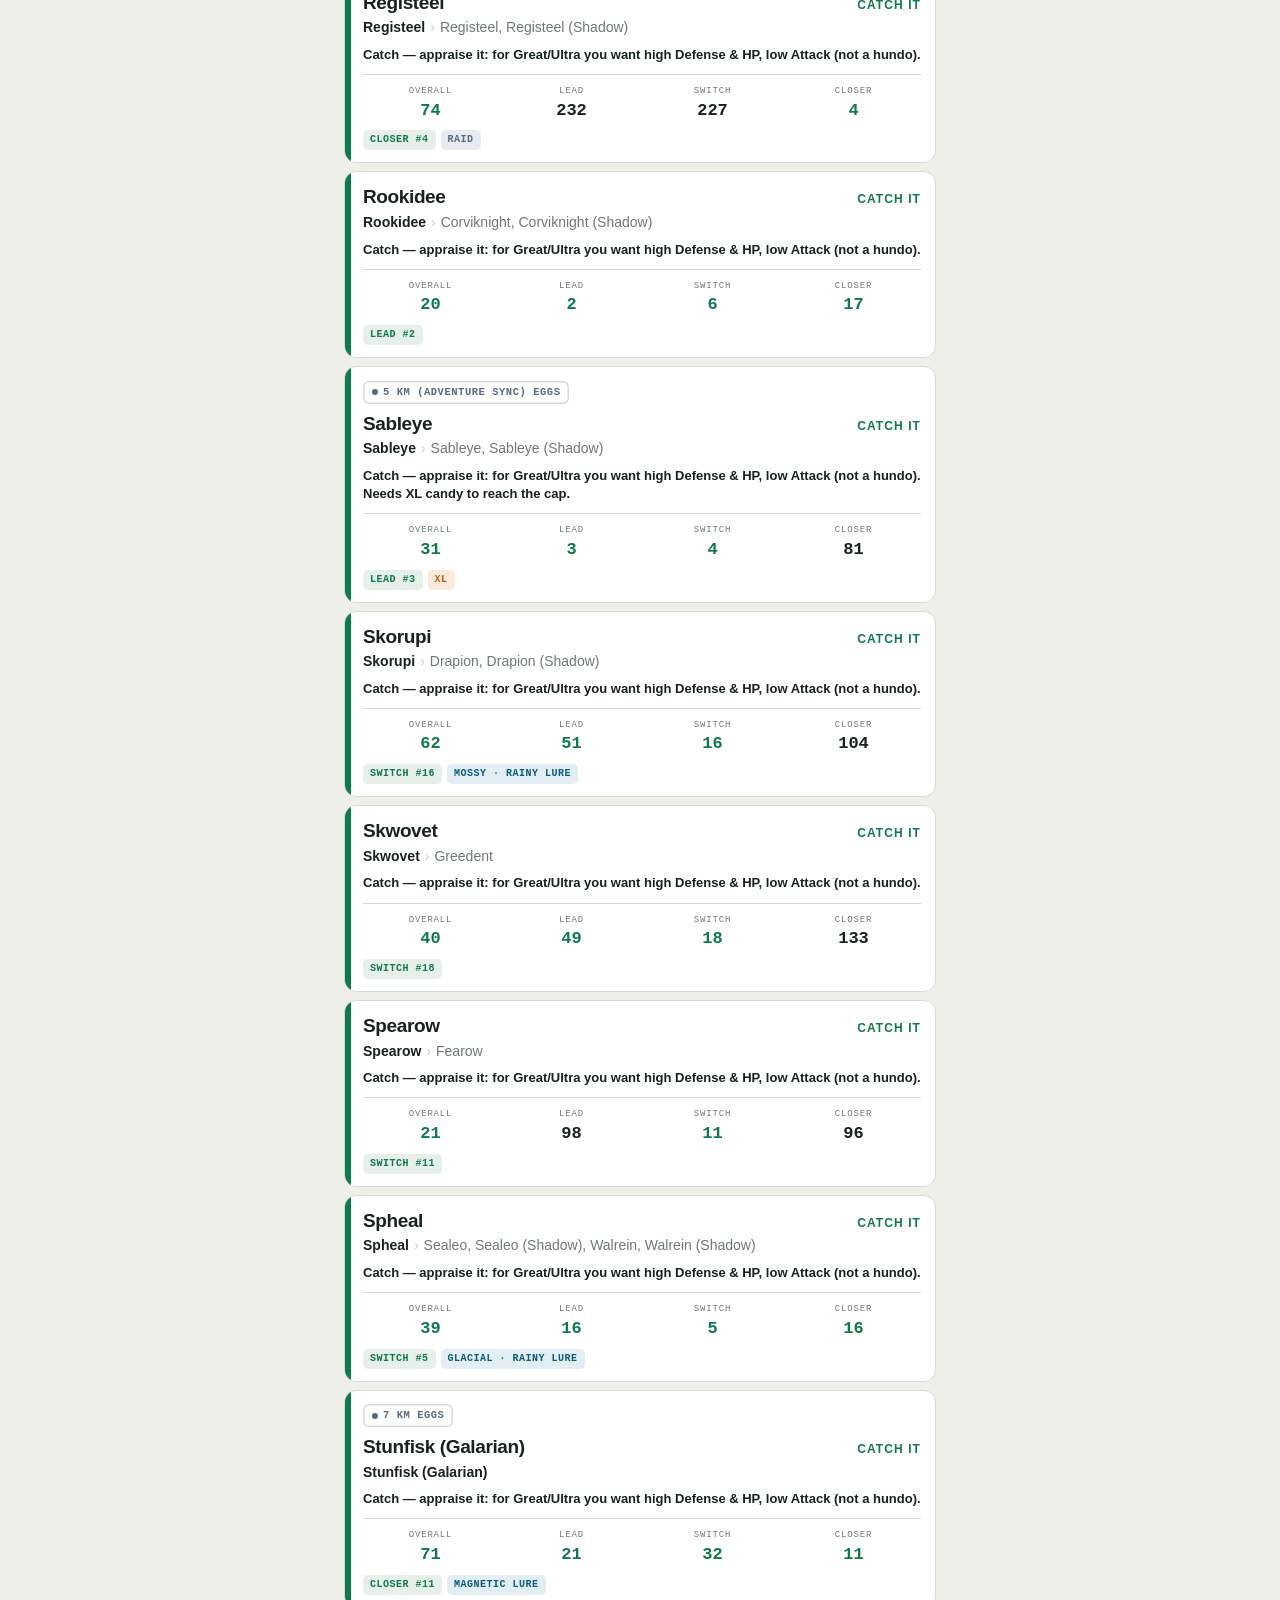
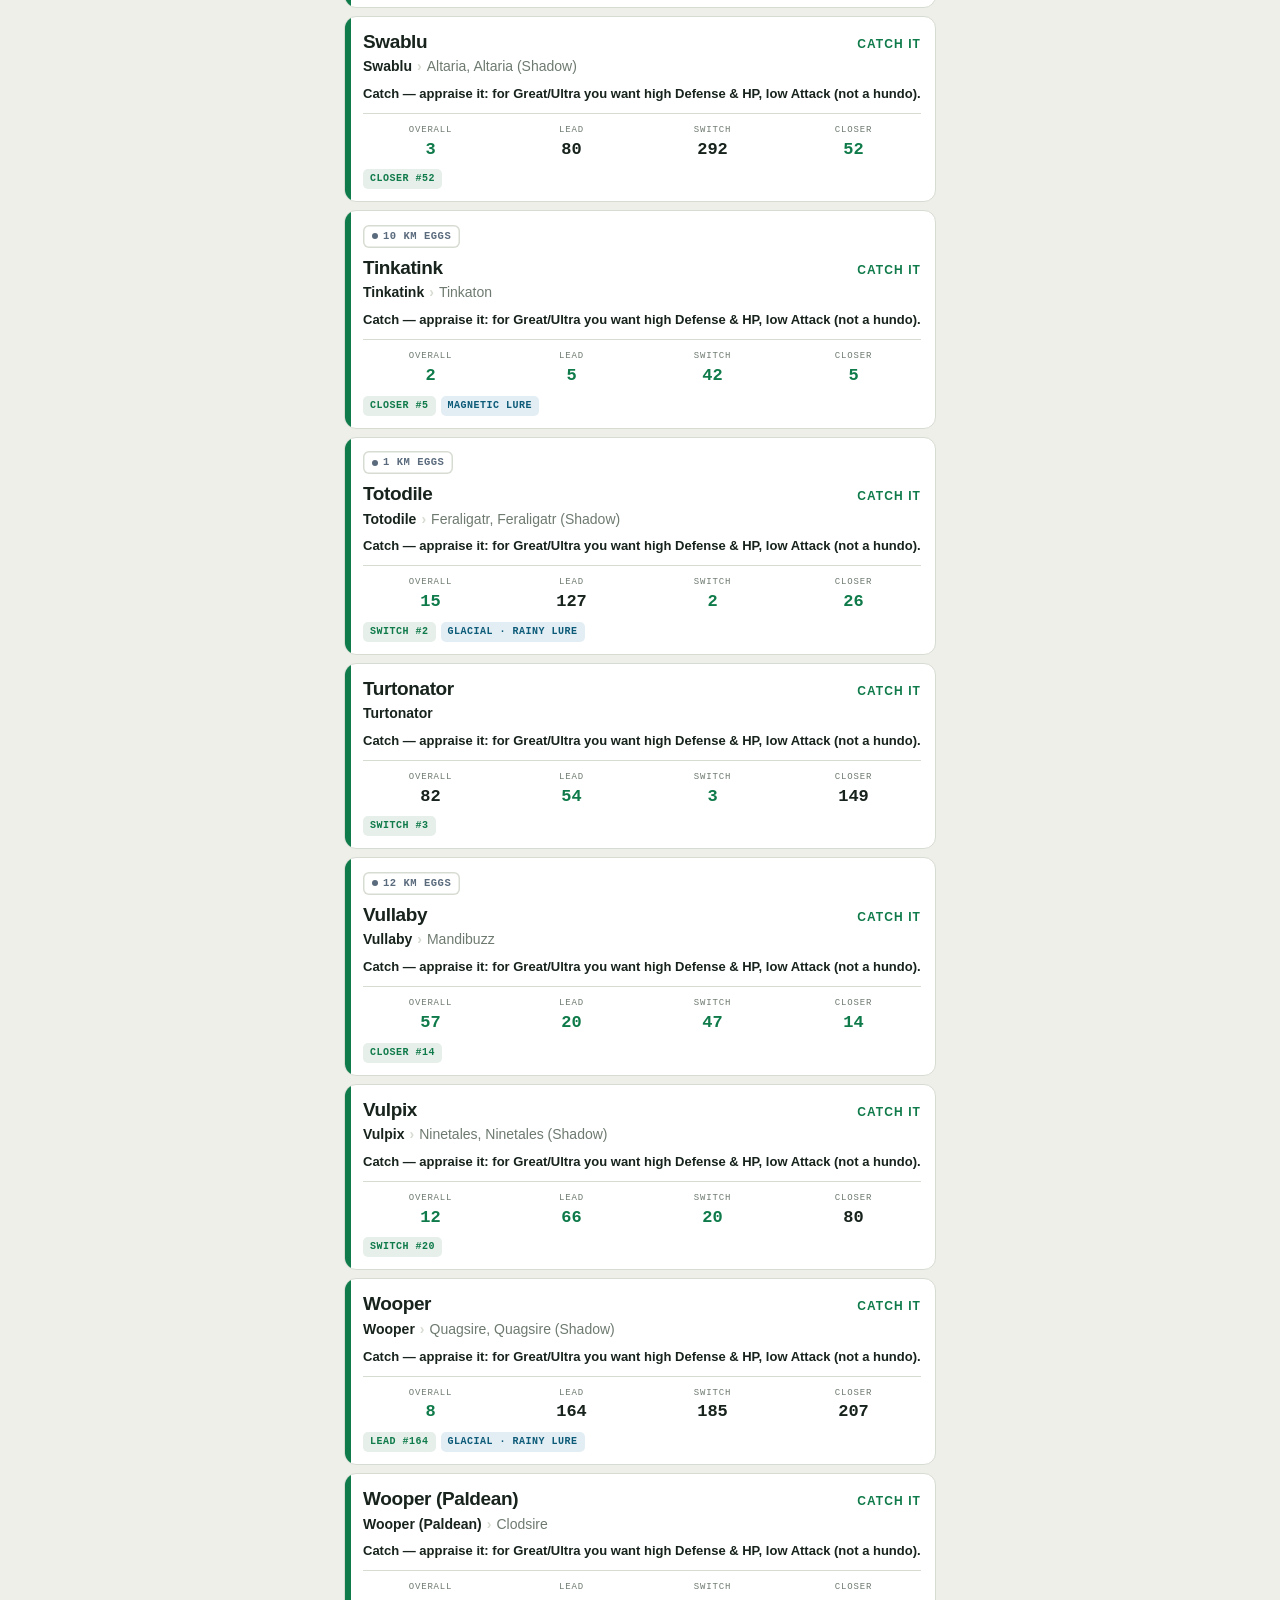
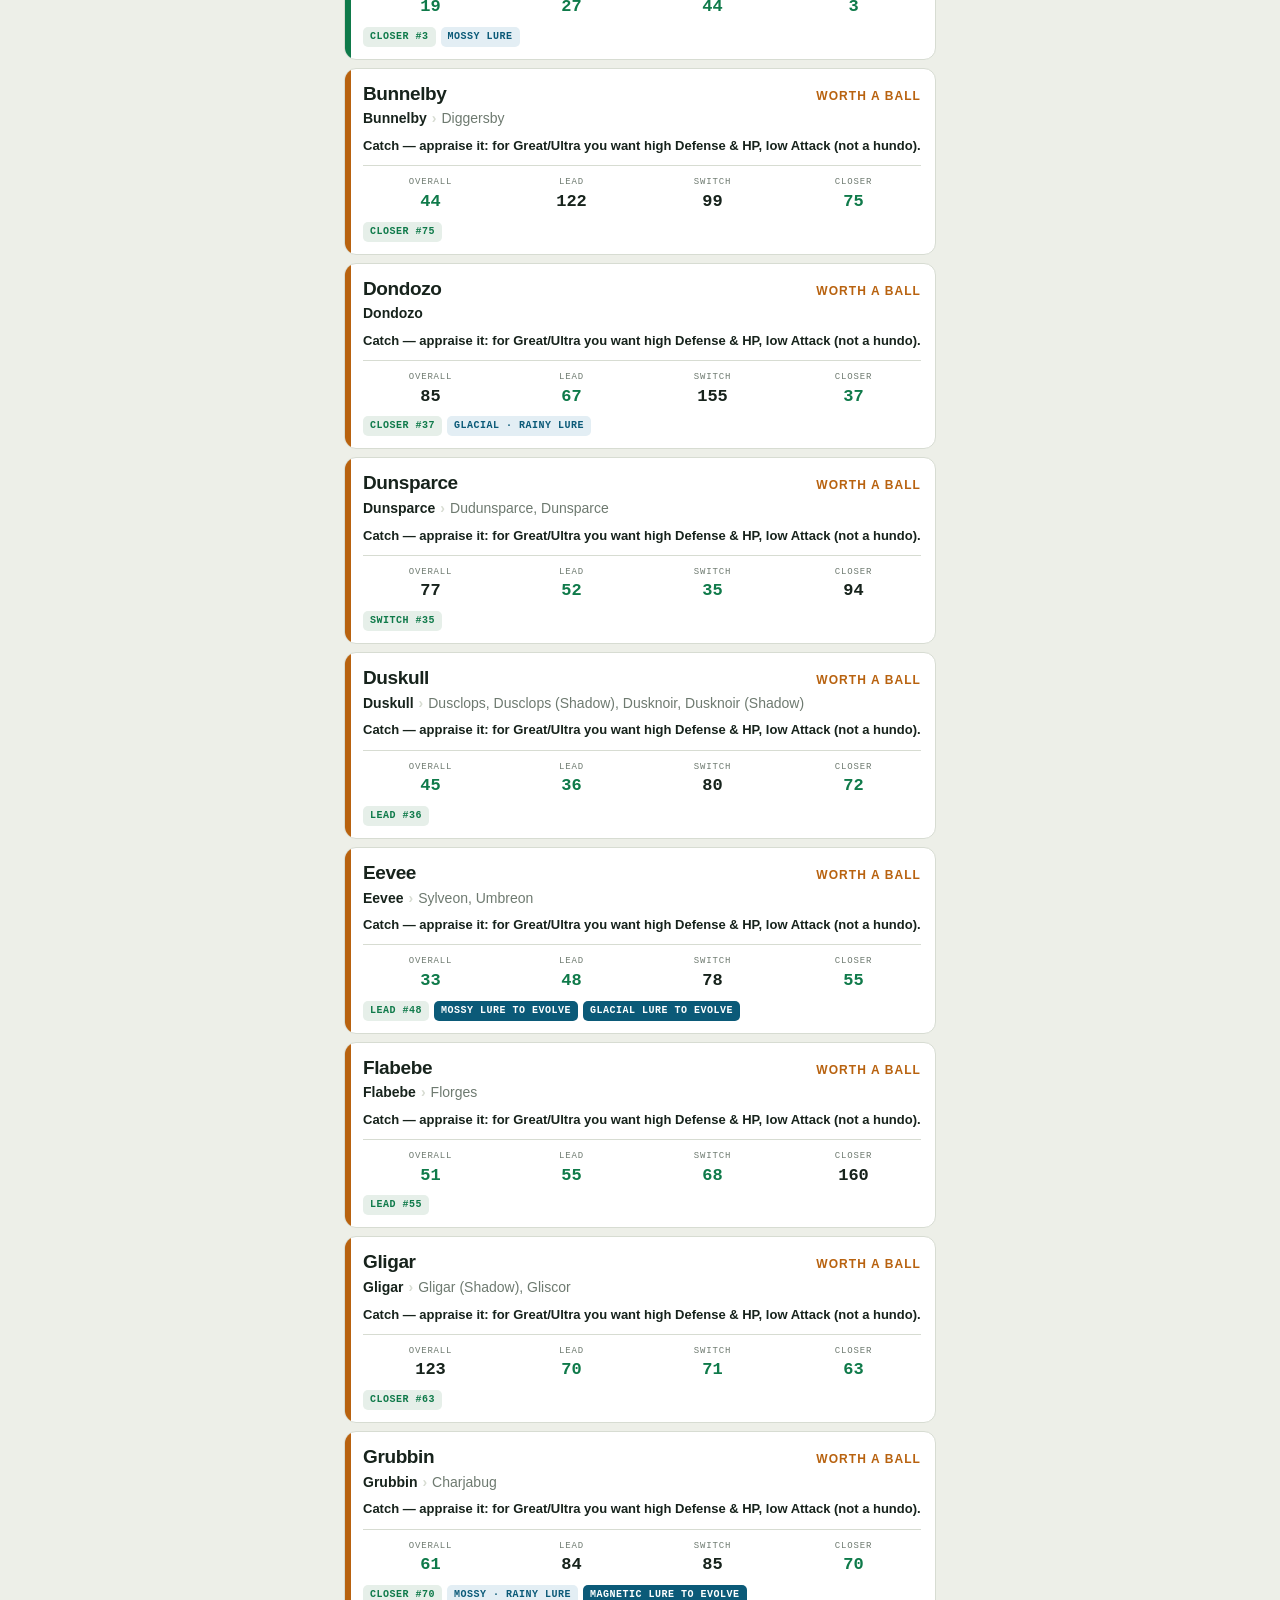
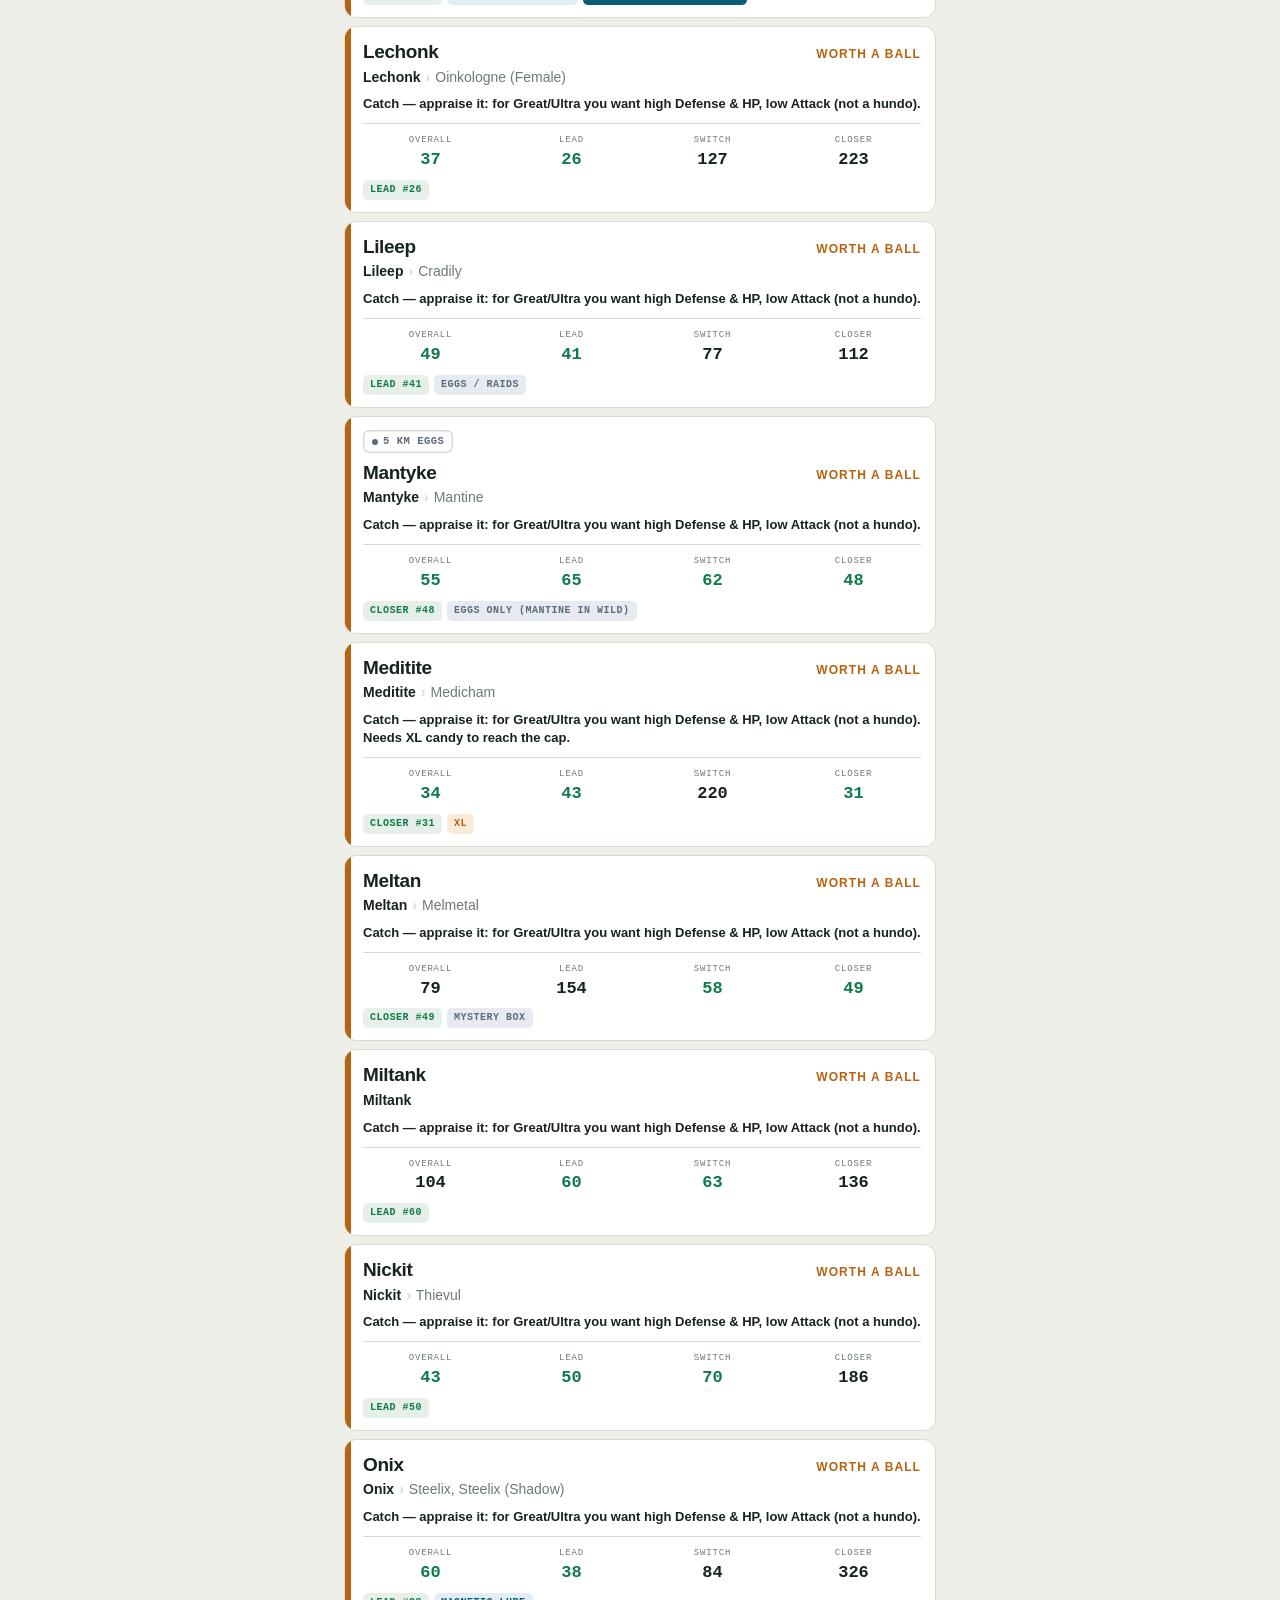
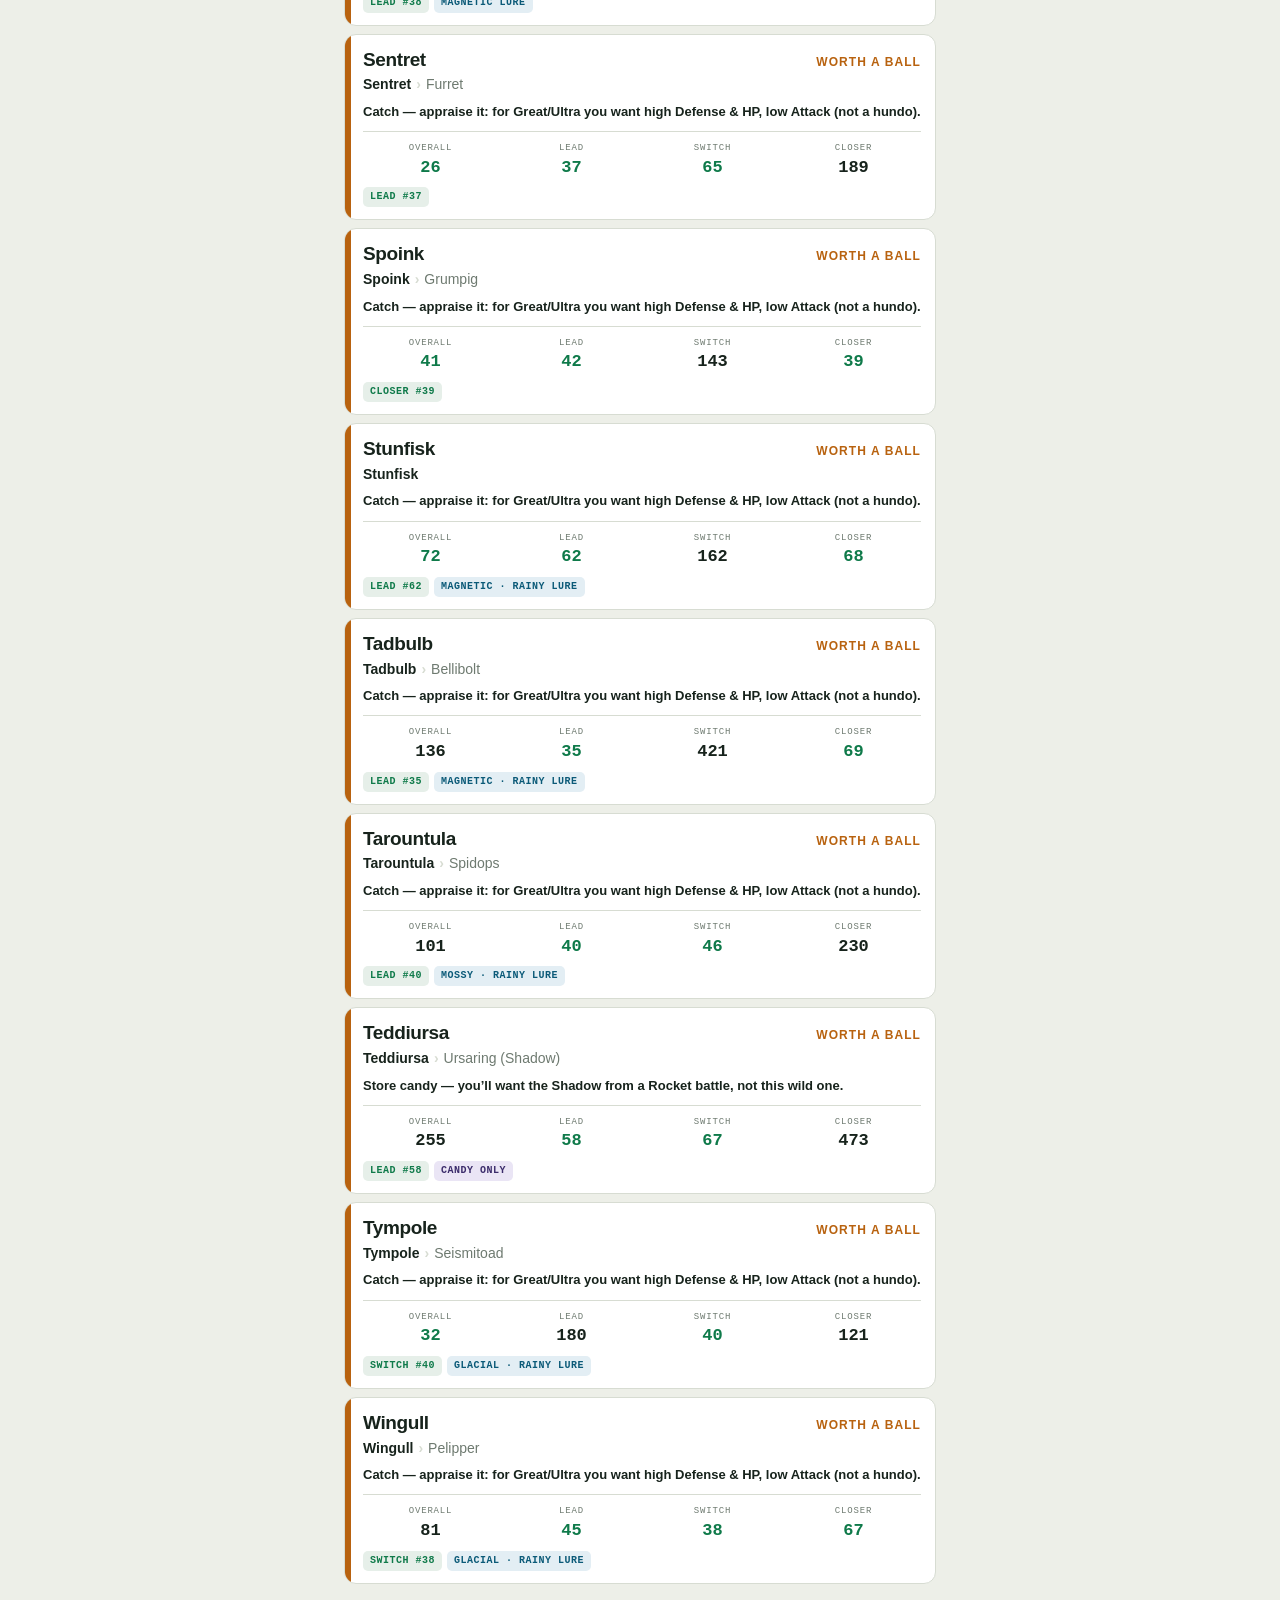
==== commit 93577a66: "Action notes, four-rank cards, IV & type guide, evergreen picks Built around the daily workflow (mor" ====
--- a/index.html
+++ b/index.html
@@ -29,6 +29,11 @@
   <div class="chips" id="filters"></div>
 </header>
 
+<div style="margin:-4px 0 12px">
+  <button class="guide-btn" id="guideBtn" aria-expanded="false" aria-controls="guide">ⓘ IV &amp; type guide</button>
+</div>
+<section class="guide" id="guide" hidden aria-label="IV and type guide"></section>
+
 <section class="focus" id="focus" hidden aria-label="Focus today"></section>
 
 <div class="count" id="count"></div>
--- a/styles.css
+++ b/styles.css
@@ -50,12 +50,37 @@
 .count{font-family:var(--mono);font-size:11px;color:var(--muted);letter-spacing:.05em;
   text-transform:uppercase;margin:2px 0 10px}
 
+/* Guide panel: IV reminder + type chart */
+.guide-btn{margin-left:6px;border:1.5px solid var(--line);background:var(--card);color:var(--muted);
+  font-family:var(--sans);font-size:12px;font-weight:700;padding:6px 11px;border-radius:99px;cursor:pointer;white-space:nowrap}
+.guide-btn[aria-expanded=true]{border-color:var(--chrome);color:var(--chrome)}
+.guide-btn:focus-visible{outline:3px solid var(--chrome);outline-offset:2px}
+.guide{background:var(--card);border:1px solid var(--line);border-radius:12px;padding:14px;margin:0 0 16px}
+.guide[hidden]{display:none}
+.guide h3{font-size:13px;font-weight:800;letter-spacing:.02em;margin:0 0 6px}
+.guide h3.sp{margin-top:16px}
+.iv{margin-bottom:4px}
+.iv dt{font-size:12px;font-weight:800;color:var(--chrome);text-transform:uppercase;letter-spacing:.05em;margin-top:8px}
+.iv dd{margin:2px 0 0;font-size:13px;color:var(--ink);line-height:1.45}
+.typegrid{display:flex;flex-wrap:wrap;gap:5px;margin:6px 0 10px}
+.tbtn{border:0;border-radius:6px;padding:5px 9px;font-family:var(--sans);font-size:11px;font-weight:800;
+  color:#fff;cursor:pointer;opacity:.55;text-transform:uppercase;letter-spacing:.03em}
+.tbtn[aria-pressed=true]{opacity:1;box-shadow:0 0 0 2px var(--ink)}
+.tbtn:focus-visible{outline:3px solid var(--chrome);outline-offset:2px}
+.matchup{font-size:13px;line-height:1.5}
+.matchup .row{margin-top:7px}
+.matchup .lab{font-family:var(--mono);font-size:10px;letter-spacing:.06em;text-transform:uppercase;color:var(--muted);display:block;margin-bottom:2px}
+.tpill{display:inline-block;color:#fff;font-size:11px;font-weight:700;padding:2px 7px;border-radius:5px;margin:2px 3px 0 0}
+.matchup .none-txt{color:var(--muted);font-style:italic}
+
 /* Focus today */
 .focus{margin:0 0 16px}
 .focus h2{font-size:12px;font-weight:800;letter-spacing:.08em;text-transform:uppercase;
   color:var(--muted);margin:14px 0 7px}
 .focus h2:first-child{margin-top:0}
 .focus h2.soon{color:var(--maybe)}
+.focus h2.ever{color:var(--depth)}
+.focus li.ever::before{background:var(--depth)}
 .focus ul{list-style:none;margin:0;padding:0}
 .focus li{background:var(--card);border:1px solid var(--line);border-radius:10px;
   padding:9px 12px 9px 14px;margin-bottom:6px;position:relative;overflow:hidden;
@@ -72,7 +97,15 @@
 .card[data-tier=core]::before{background:var(--catch)}
 .card[data-tier=flex]::before{background:var(--maybe)}
 .card[data-tier=niche]::before{background:var(--depth)}
+.card[data-tier=skip]::before{background:var(--muted)}
+.card[data-tier=skip]{background:var(--paper)}
+.card[data-tier=skip] .verdict{color:var(--muted)}
+.card[data-tier=skip] .name{color:var(--muted)}
 .card:focus-visible{outline:3px solid var(--chrome);outline-offset:2px}
+
+.subhead{font-family:var(--mono);font-size:11px;letter-spacing:.06em;text-transform:uppercase;
+  color:var(--muted);margin:18px 0 8px}
+.skipwhy{font-size:12.5px;color:var(--muted);margin-top:6px;line-height:1.45}
 
 .top{display:flex;align-items:baseline;justify-content:space-between;gap:10px}
 .name{font-size:19px;font-weight:800;letter-spacing:-.02em}
@@ -102,9 +135,11 @@
 .now .dot{width:6px;height:6px;border-radius:50%;background:currentColor;flex:none}
 .chip[data-live][aria-pressed=true]{border-color:var(--ink);background:var(--ink);color:#fff}
 
-.ranks{display:none;grid-template-columns:repeat(4,1fr);gap:6px;margin-top:11px;
-  padding-top:11px;border-top:1px solid var(--line)}
-.card.open .ranks{display:grid}
+.note{font-size:13px;font-weight:600;color:var(--ink);margin-top:8px;line-height:1.4}
+
+.ranks{display:none;grid-template-columns:repeat(4,1fr);gap:6px;margin-top:10px;
+  padding-top:10px;border-top:1px solid var(--line)}
+.ranks.show,.card.open .ranks{display:grid}
 .rank{text-align:center}
 .rank .k{font-family:var(--mono);font-size:9px;letter-spacing:.09em;color:var(--muted);text-transform:uppercase}
 .rank .v{font-family:var(--mono);font-size:17px;font-weight:600;margin-top:1px}
